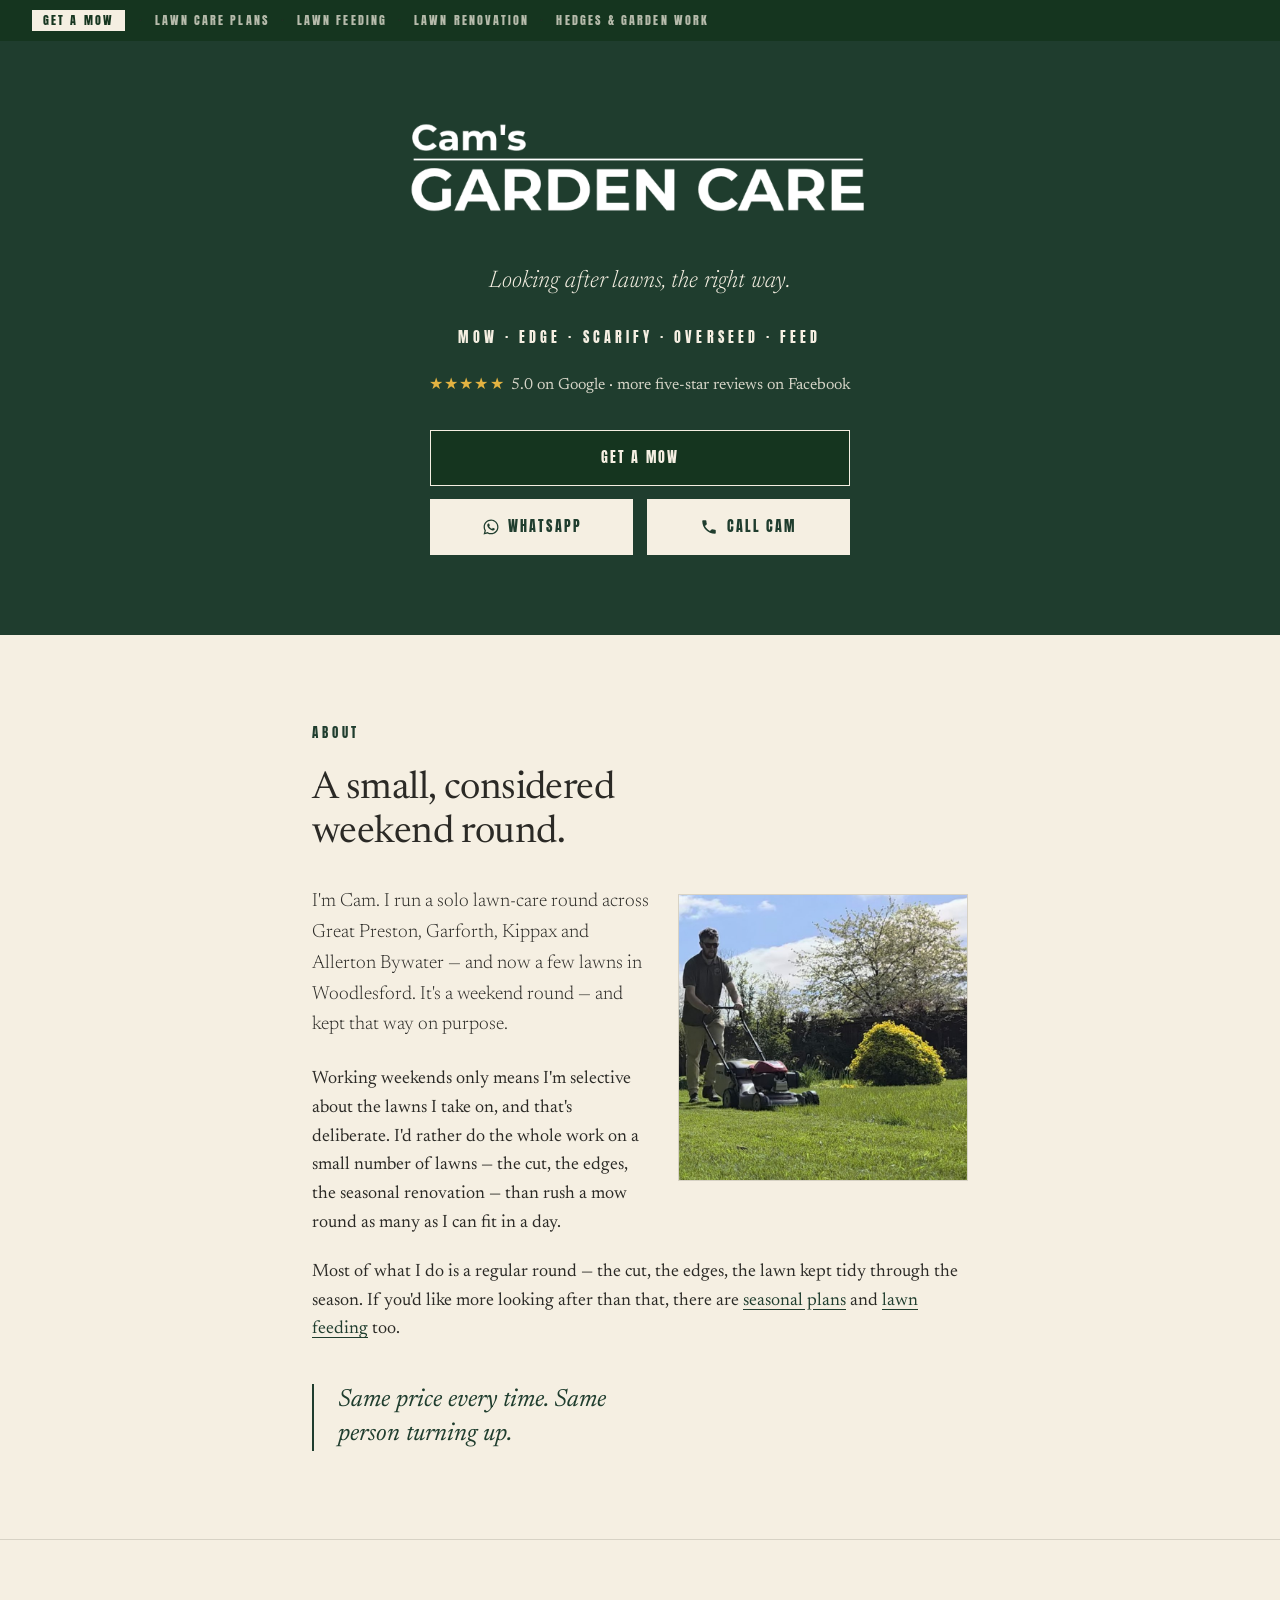
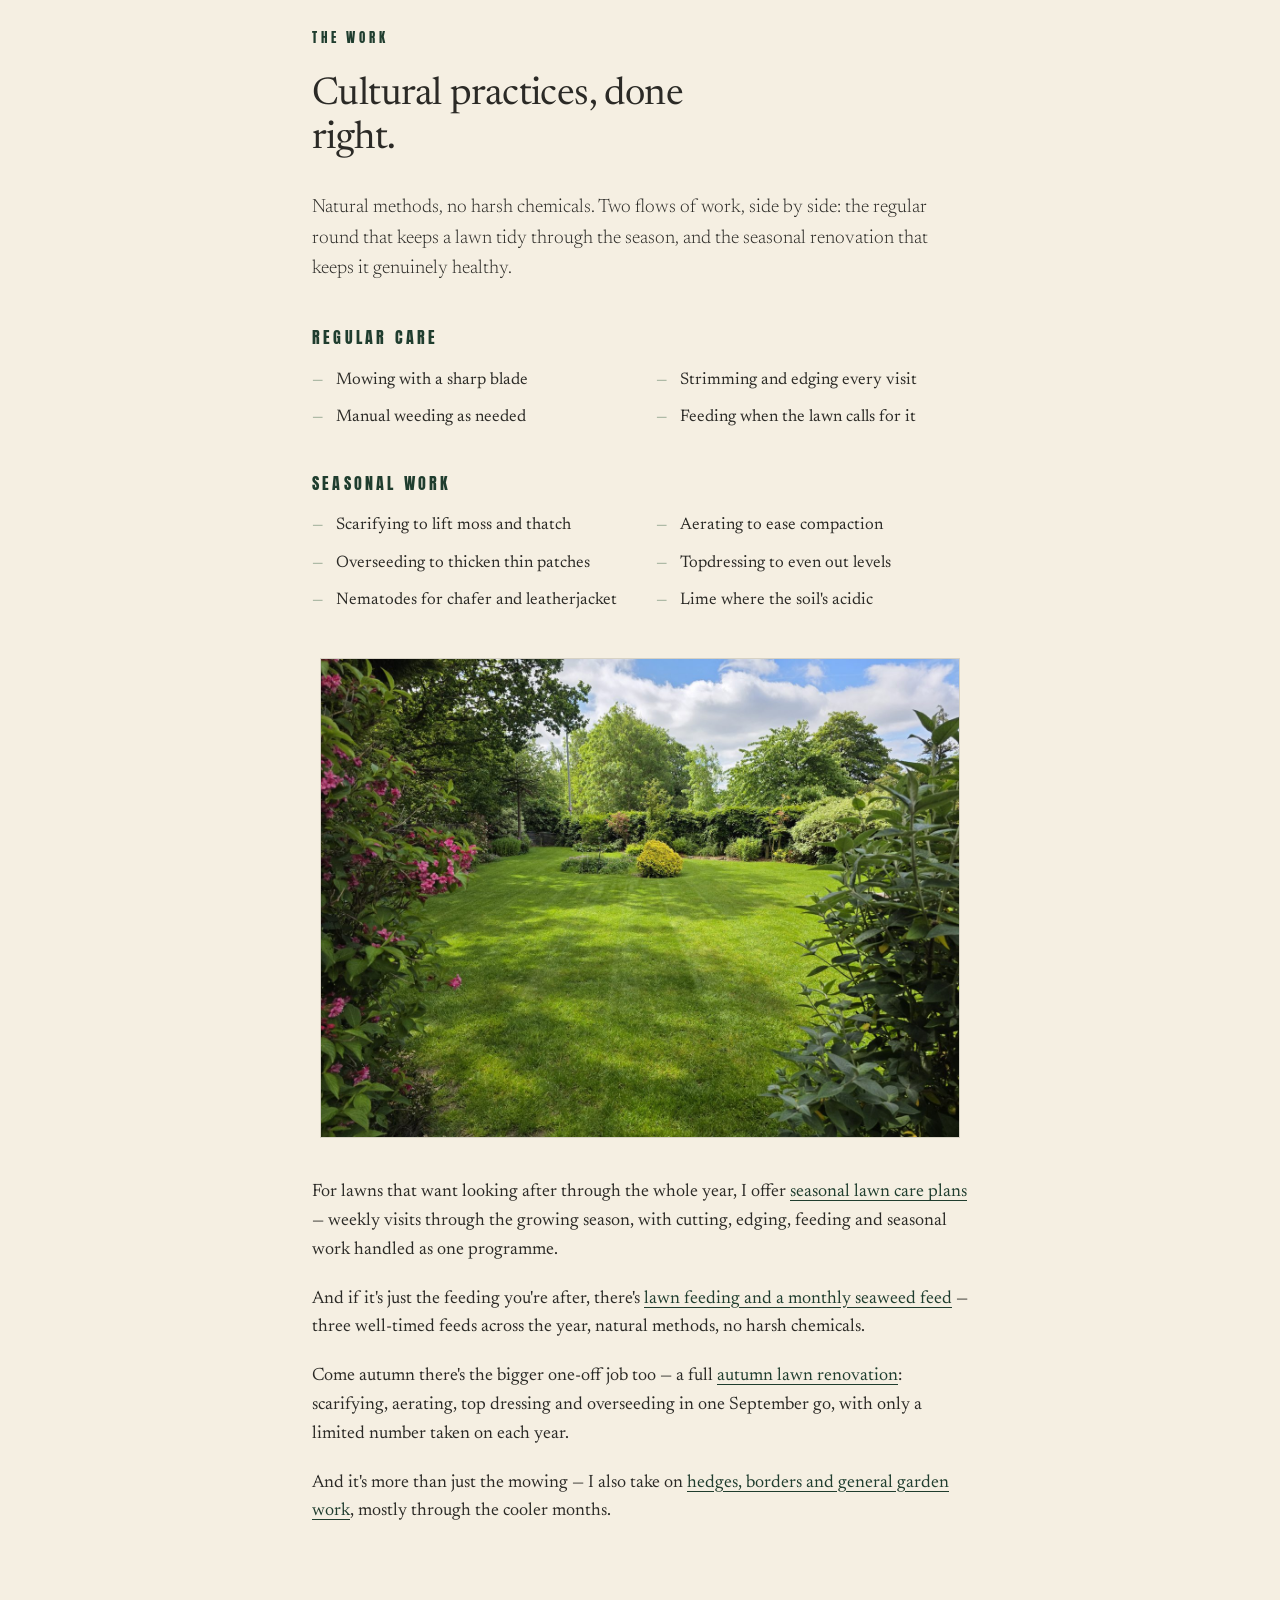
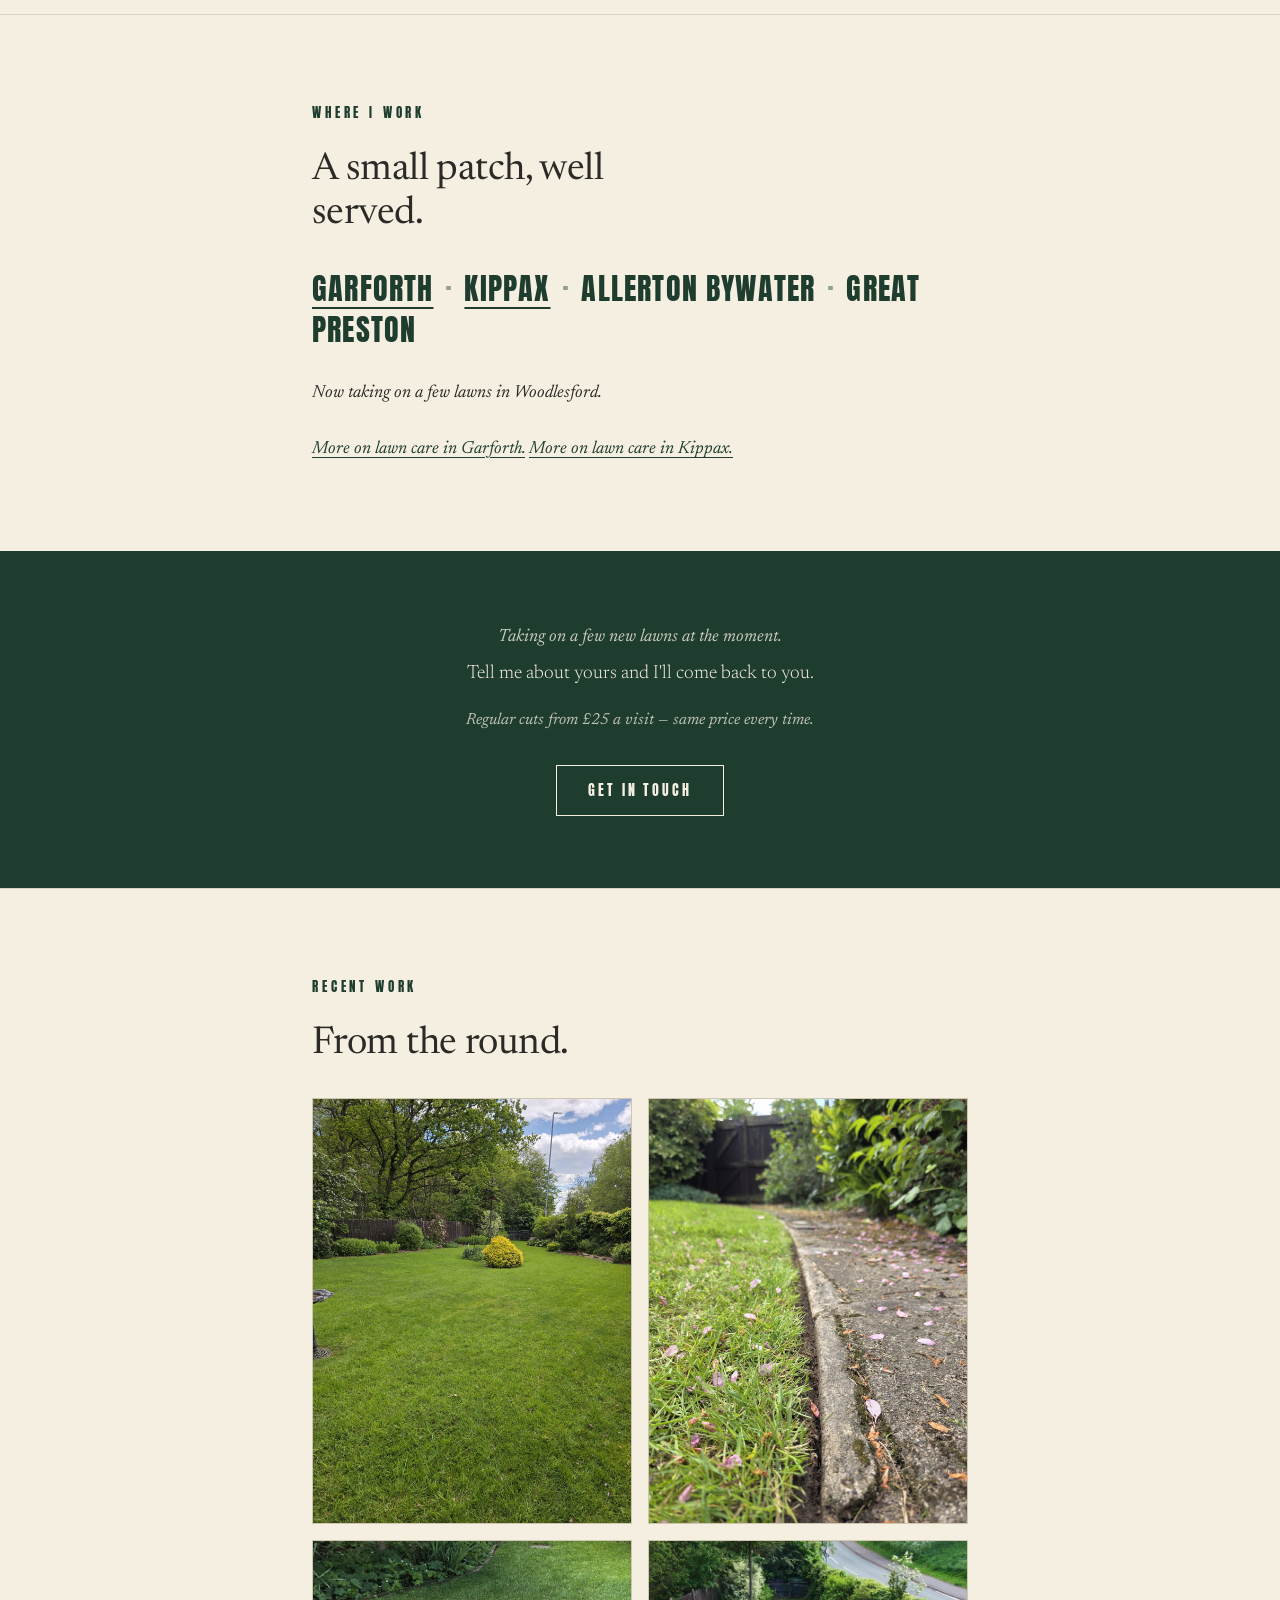
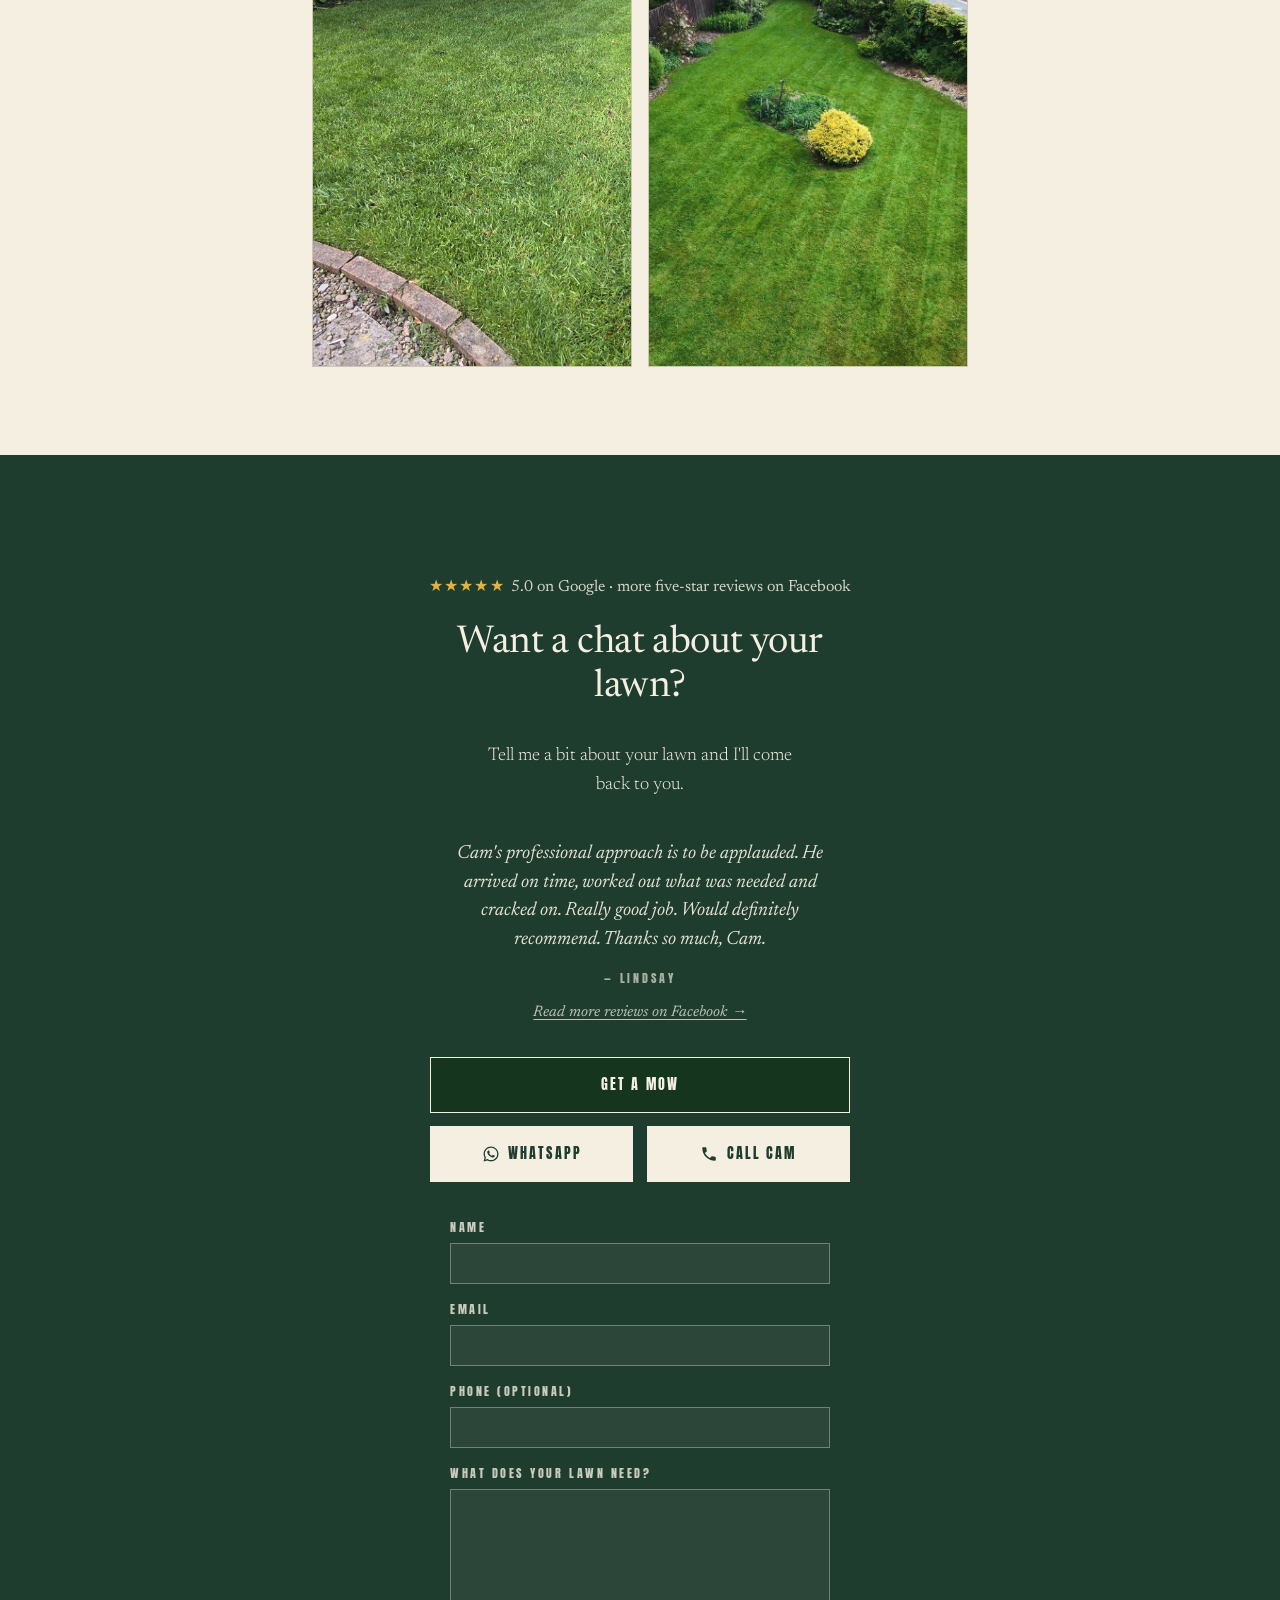
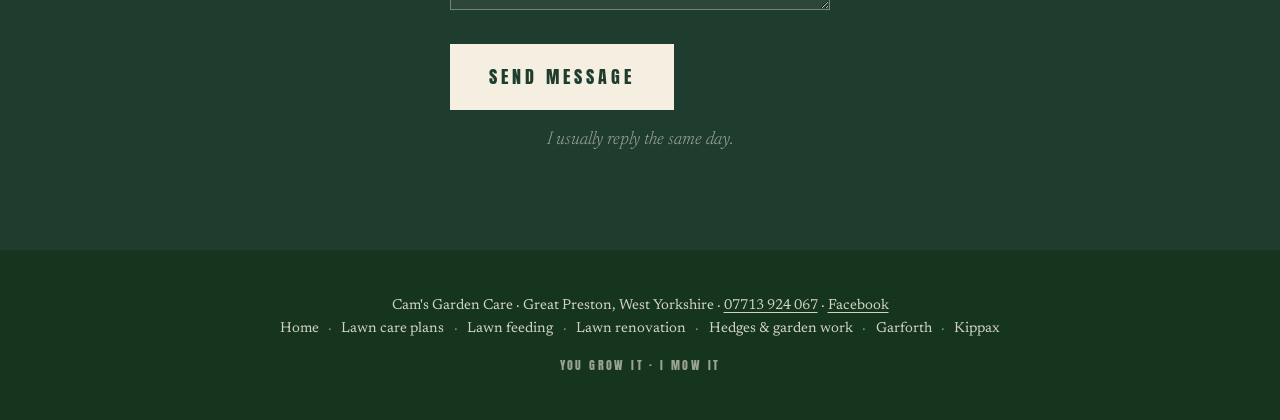
==== index.html @ a9aa1165 "Persuasion/conversion pass across in-scope pages - Star line reworded site-wide to "5.0 on Google · " ====
<!DOCTYPE html>
<html lang="en-GB">
<head>
<meta charset="UTF-8">
<meta name="viewport" content="width=device-width, initial-scale=1.0">
<!-- Google tag (gtag.js) -->
<script async src="https://www.googletagmanager.com/gtag/js?id=AW-18188133016"></script>
<script>
  window.dataLayer = window.dataLayer || [];
  function gtag(){dataLayer.push(arguments);}
  gtag('js', new Date());
  gtag('config', 'AW-18188133016');
</script>
<title>Cam's Garden Care · Weekend Lawn Care · Garforth & Kippax</title>
<meta name="description" content="Weekend lawn care across Garforth, Kippax, Allerton Bywater, Great Preston and Woodlesford. Natural methods, no harsh chemicals — same person every time.">
<link rel="canonical" href="https://camsgardencare.co.uk/">
<meta name="theme-color" content="#1F3D2E">
<link rel="icon" type="image/png" href="favicon.png">
<link rel="apple-touch-icon" href="apple-touch-icon.png">
<meta property="og:title" content="Cam's Garden Care · Weekend Lawn Care · Garforth & Kippax">
<meta property="og:description" content="Weekend lawn care across Garforth, Kippax, Allerton Bywater, Great Preston and Woodlesford. Natural methods, no harsh chemicals — same person every time.">
<meta property="og:type" content="website">
<meta property="og:url" content="https://camsgardencare.co.uk/">
<meta property="og:image" content="https://camsgardencare.co.uk/images/og-image.jpg">
<meta property="og:image:width" content="1200">
<meta property="og:image:height" content="630">
<meta property="og:locale" content="en_GB">
<meta property="og:site_name" content="Cam's Garden Care">
<meta name="twitter:card" content="summary_large_image">
<meta name="twitter:title" content="Cam's Garden Care · Weekend Lawn Care · Garforth & Kippax">
<meta name="twitter:description" content="Weekend lawn care across Garforth, Kippax, Allerton Bywater, Great Preston and Woodlesford. Natural methods, no harsh chemicals.">
<meta name="twitter:image" content="https://camsgardencare.co.uk/images/og-image.jpg">
<script type="application/ld+json">
{
  "@context": "https://schema.org",
  "@type": "LocalBusiness",
  "@id": "https://camsgardencare.co.uk/#business",
  "name": "Cam's Garden Care",
  "description": "Weekend lawn care across Garforth, Kippax, Allerton Bywater, Great Preston and Woodlesford. Natural methods, no harsh chemicals.",
  "url": "https://camsgardencare.co.uk/",
  "telephone": "+44-7713-924067",
  "priceRange": "££",
  "image": "https://camsgardencare.co.uk/images/og-image.jpg",
  "logo": "https://camsgardencare.co.uk/images/logo.png",
  "address": {
    "@type": "PostalAddress",
    "addressLocality": "Great Preston",
    "addressRegion": "West Yorkshire",
    "addressCountry": "GB"
  },
  "areaServed": [
    {"@type": "Place", "name": "Garforth"},
    {"@type": "Place", "name": "Kippax"},
    {"@type": "Place", "name": "Allerton Bywater"},
    {"@type": "Place", "name": "Great Preston"},
    {"@type": "Place", "name": "Woodlesford"}
  ],
  "sameAs": [
    "https://www.facebook.com/camsgardencare"
  ],
  "hasOfferCatalog": {
    "@type": "OfferCatalog",
    "name": "Lawn Care Services",
    "itemListElement": [
      {"@type": "Offer", "itemOffered": {"@type": "Service", "name": "Lawn Mowing"}},
      {"@type": "Offer", "itemOffered": {"@type": "Service", "name": "Lawn Edging"}},
      {"@type": "Offer", "itemOffered": {"@type": "Service", "name": "Scarifying"}},
      {"@type": "Offer", "itemOffered": {"@type": "Service", "name": "Aeration"}},
      {"@type": "Offer", "itemOffered": {"@type": "Service", "name": "Overseeding"}},
      {"@type": "Offer", "itemOffered": {"@type": "Service", "name": "Topdressing"}},
      {"@type": "Offer", "itemOffered": {"@type": "Service", "name": "Lawn Feeding"}}
    ]
  },
  "aggregateRating": {
    "@type": "AggregateRating",
    "ratingValue": "5.0",
    "reviewCount": "6",
    "bestRating": "5"
  },
  "review": {
    "@type": "Review",
    "author": {"@type": "Person", "name": "Lindsay"},
    "reviewBody": "Cam's professional approach is to be applauded. He arrived on time, worked out what was needed and cracked on. Really good job. Would definitely recommend.",
    "reviewRating": {"@type": "Rating", "ratingValue": "5", "bestRating": "5"}
  }
}
</script>
<link rel="preconnect" href="https://fonts.googleapis.com">
<link rel="preconnect" href="https://fonts.gstatic.com" crossorigin>
<link href="https://fonts.googleapis.com/css2?family=Anton&family=Newsreader:ital,opsz,wght@0,6..72,300..700;1,6..72,300..700&display=swap" rel="stylesheet">
<link rel="stylesheet" href="/styles.css">
</head>
<body>

<h1 class="visually-hidden">Cam's Garden Care — weekend lawn care in Garforth, Kippax, Allerton Bywater, Great Preston and Woodlesford</h1>

<nav class="site-nav" aria-label="Primary">
  <button class="site-nav-toggle" type="button" aria-expanded="false" aria-controls="site-nav-links" aria-label="Menu"><span class="site-nav-burger" aria-hidden="true">☰</span> Menu</button>
  <div class="site-nav-links" id="site-nav-links">
    <a class="site-nav-cta js-get-a-mow" href="https://wa.me/447713924067?text=Hi%20Cam%2C%20I'd%20like%20to%20get%20a%20mow.%20I'm%20in%20%5Bpostcode%5D." target="_blank" rel="noopener" aria-label="Get a mow — message Cam on WhatsApp">Get a mow</a>
    <span class="site-nav-divider" aria-hidden="true">·</span>
    <a href="/lawn-care-plans/">Lawn care plans</a>
    <span class="site-nav-divider" aria-hidden="true">·</span>
    <a href="/lawn-feeding-seaweed/">Lawn feeding</a>
    <span class="site-nav-divider" aria-hidden="true">·</span>
    <a href="/lawn-renovation/">Lawn renovation</a>
    <span class="site-nav-divider" aria-hidden="true">·</span>
    <a href="/hedges-garden-work/">Hedges &amp; garden work</a>
  </div>
</nav>

<header class="hero">
  <a class="logo-link reveal reveal-1" href="/" aria-label="Cam's Garden Care home">
    <img class="logo-img" src="images/logo.png" alt="Cam's Garden Care" width="630" height="147">
  </a>
  <p class="hero-tagline reveal reveal-2">Looking after lawns, the right way.</p>
  <p class="hero-sub reveal reveal-3">Mow · Edge · Scarify · Overseed · Feed</p>
  <p class="hero-rating reveal reveal-3">
    <span class="stars" aria-hidden="true">★★★★★</span><a href="https://g.page/r/CVPoep9AfgK-EBM" target="_blank" rel="noopener" aria-label="Rated 5.0 out of 5 on Google — read the reviews on Google">5.0 on Google</a> · <a href="https://www.facebook.com/camsgardencare" target="_blank" rel="noopener" aria-label="More five-star reviews on Facebook">more five-star reviews on Facebook</a>
  </p>
  <div class="reveal reveal-3" data-contact-buttons></div>
</header>

<section>
  <div class="container">
    <div class="section-label">About</div>
    <h2>A small, considered weekend round.</h2>
    <figure class="about-photo">
      <img src="images/cam-mowing.jpg" alt="Cam mowing a customer's lawn on a sunny day" loading="lazy" width="800" height="792">
    </figure>
    <p class="lead">I'm Cam. I run a solo lawn-care round across Great Preston, Garforth, Kippax and Allerton Bywater — and now a few lawns in Woodlesford. It's a weekend round — and kept that way on purpose.</p>
    <p>Working weekends only means I'm selective about the lawns I take on, and that's deliberate. I'd rather do the whole work on a small number of lawns — the cut, the edges, the seasonal renovation — than rush a mow round as many as I can fit in a day.</p>
    <p>Most of what I do is a regular round — the cut, the edges, the lawn kept tidy through the season. If you'd like more looking after than that, there are <a href="/lawn-care-plans/">seasonal plans</a> and <a href="/lawn-feeding-seaweed/">lawn feeding</a> too.</p>
    <p class="pull-quote">Same price every time. Same person turning up.</p>
  </div>
</section>

<section>
  <div class="container">
    <div class="section-label">The Work</div>
    <h2>Cultural practices, done right.</h2>
    <p class="lead">Natural methods, no harsh chemicals. Two flows of work, side by side: the regular round that keeps a lawn tidy through the season, and the seasonal renovation that keeps it genuinely healthy.</p>
    <div class="work-block">
      <h3>Regular care</h3>
      <ul class="work-list">
        <li>Mowing with a sharp blade</li>
        <li>Strimming and edging every visit</li>
        <li>Manual weeding as needed</li>
        <li>Feeding when the lawn calls for it</li>
      </ul>
    </div>
    <div class="work-block">
      <h3>Seasonal work</h3>
      <ul class="work-list">
        <li>Scarifying to lift moss and thatch</li>
        <li>Aerating to ease compaction</li>
        <li>Overseeding to thicken thin patches</li>
        <li>Topdressing to even out levels</li>
        <li>Nematodes for chafer and leatherjacket</li>
        <li>Lime where the soil's acidic</li>
      </ul>
    </div>
    <figure class="work-photo">
      <img src="images/pat-after-weigela.jpg" alt="A mowed lawn at Pat's, with the weigela in bloom and an island bed of yellow shrub" loading="lazy" width="1400" height="1050">
    </figure>
    <p style="margin-top: 2.5rem;">For lawns that want looking after through the whole year, I offer <a href="/lawn-care-plans/">seasonal lawn care plans</a> — weekly visits through the growing season, with cutting, edging, feeding and seasonal work handled as one programme.</p>
    <p>And if it's just the feeding you're after, there's <a href="/lawn-feeding-seaweed/">lawn feeding and a monthly seaweed feed</a> — three well-timed feeds across the year, natural methods, no harsh chemicals.</p>
    <p>Come autumn there's the bigger one-off job too — a full <a href="/lawn-renovation/">autumn lawn renovation</a>: scarifying, aerating, top dressing and overseeding in one September go, with only a limited number taken on each year.</p>
    <p>And it's more than just the mowing — I also take on <a href="/hedges-garden-work/">hedges, borders and general garden work</a>, mostly through the cooler months.</p>
  </div>
</section>

<section id="areas">
  <div class="container">
    <div class="section-label">Where I Work</div>
    <h2>A small patch, well served.</h2>
    <p class="area-list"><a href="/garforth/">Garforth</a> <span class="area-divider">·</span> <a href="/kippax/">Kippax</a> <span class="area-divider">·</span> Allerton Bywater <span class="area-divider">·</span> Great Preston</p>
    <p class="expansion-line">Now taking on a few lawns in Woodlesford.</p>
    <p class="expansion-line"><a href="/garforth/">More on lawn care in Garforth.</a> <a href="/kippax/">More on lawn care in Kippax.</a></p>
  </div>
</section>

<section class="cta-band">
  <p class="cta-band-note">Taking on a few new lawns at the moment.</p>
  <p class="cta-band-line">Tell me about yours and I'll come back to you.</p>
  <p class="call-line">Regular cuts from £25 a visit — same price every time.</p>
  <a class="hero-cta" href="#contact">Get in touch</a>
</section>

<section>
  <div class="container">
    <div class="section-label">Recent Work</div>
    <h2>From the round.</h2>
    <div class="gallery">
      <div class="photo"><img src="images/pat-lawn-stripes.jpg" alt="A freshly striped lawn" loading="lazy"></div>
      <div class="photo"><img src="images/pat-lawn-edge.jpg" alt="A cleanly edged lawn" loading="lazy"></div>
      <div class="photo"><img src="images/garforth-lawn-edge.jpg" alt="A freshly edged lawn in Garforth" loading="lazy" style="object-position: bottom;"></div>
      <div class="photo"><img src="images/pat-lawn-overhead.jpg" alt="A lawn seen from above" loading="lazy"></div>
    </div>
  </div>
</section>

<section class="contact" id="contact">
  <p class="hero-rating reveal reveal-3">
    <span class="stars" aria-hidden="true">★★★★★</span><a href="https://g.page/r/CVPoep9AfgK-EBM" target="_blank" rel="noopener" aria-label="Rated 5.0 out of 5 on Google — read the reviews on Google">5.0 on Google</a> · <a href="https://www.facebook.com/camsgardencare" target="_blank" rel="noopener" aria-label="More five-star reviews on Facebook">more five-star reviews on Facebook</a>
  </p>
  <h2>Want a chat about your lawn?</h2>
  <p>Tell me a bit about your lawn and I'll come back to you.</p>
  <blockquote class="testimonial">
    Cam's professional approach is to be applauded. He arrived on time, worked out what was needed and cracked on. Really good job. Would definitely recommend. Thanks so much, Cam.
    <cite>— Lindsay</cite>
  </blockquote>
  <a class="reviews-link" href="https://www.facebook.com/camsgardencare/reviews" target="_blank" rel="noopener">Read more reviews on Facebook →</a>
  <div data-contact-buttons></div>
  <form class="contact-form" action="https://formspree.io/f/mwvznykp" method="POST">
    <input type="hidden" name="_subject" value="New enquiry — Cam's Garden Care">
    <input type="hidden" name="source_page" value="home">
    <input type="hidden" name="gclid" value="">
    <input type="text" name="_gotcha" class="form-honey" tabindex="-1" autocomplete="off" aria-hidden="true">
    <label>
      <span>Name</span>
      <input type="text" name="name" required autocomplete="name">
    </label>
    <label>
      <span>Email</span>
      <input type="email" name="email" required autocomplete="email">
    </label>
    <label>
      <span>Phone (optional)</span>
      <input type="tel" name="phone" autocomplete="tel">
    </label>
    <label>
      <span>What does your lawn need?</span>
      <textarea name="message" rows="4" required></textarea>
    </label>
    <button type="submit" class="btn">Send message</button>
    <p class="form-reply-note">I usually reply the same day.</p>
  </form>
</section>

<footer>
  <address>
    <p>Cam's Garden Care · Great Preston, West Yorkshire · <a href="tel:+447713924067">07713 924 067</a> · <a href="https://www.facebook.com/camsgardencare" target="_blank" rel="noopener" aria-label="Cam's Garden Care on Facebook">Facebook</a></p>
  </address>
  <nav class="footer-nav" aria-label="Pages">
    <a href="/">Home</a>
    <span aria-hidden="true">·</span>
    <a href="/lawn-care-plans/">Lawn care plans</a>
    <span aria-hidden="true">·</span>
    <a href="/lawn-feeding-seaweed/">Lawn feeding</a>
    <span aria-hidden="true">·</span>
    <a href="/lawn-renovation/">Lawn renovation</a>
    <span aria-hidden="true">·</span>
    <a href="/hedges-garden-work/">Hedges &amp; garden work</a>
    <span aria-hidden="true">·</span>
    <a href="/garforth/">Garforth</a>
    <span aria-hidden="true">·</span>
    <a href="/kippax/">Kippax</a>
  </nav>
  <p class="footer-tagline">You Grow It · I Mow It</p>
</footer>

<script>
(function() {
  var GCLID_KEY = 'cgc_gclid';
  var GCLID_TTL = 90 * 86400000;
  function getStored() {
    try {
      var o = JSON.parse(localStorage.getItem(GCLID_KEY) || 'null');
      return o && o.v && o.t && (Date.now() - o.t) < GCLID_TTL ? o.v : '';
    } catch (e) { return ''; }
  }
  function getGclid() {
    var p = new URLSearchParams(window.location.search).get('gclid');
    if (p) {
      try { localStorage.setItem(GCLID_KEY, JSON.stringify({ v: p, t: Date.now() })); } catch (e) {}
      return p;
    }
    return getStored();
  }
  function init() {
    var gclid = getGclid();
    document.querySelectorAll('form.contact-form').forEach(function(form) {
      var hidden = form.querySelector('input[name="gclid"]');
      if (hidden && gclid) hidden.value = gclid;
      form.addEventListener('submit', function(e) {
        e.preventDefault();
        var btn = form.querySelector('button[type="submit"]');
        if (btn) btn.disabled = true;
        var existingErr = form.querySelector('.form-error');
        if (existingErr) existingErr.remove();
        fetch(form.action, {
          method: 'POST',
          body: new FormData(form),
          headers: { 'Accept': 'application/json' }
        }).then(function(r) {
          if (!r.ok) throw new Error('http ' + r.status);
          if (typeof gtag === 'function') {
            gtag('event', 'conversion', { 'send_to': 'AW-18188133016/KVI3COH5sLwcEJjF4-BD', 'value': 1.0, 'currency': 'GBP' });
          }
          form.classList.add('is-success');
          form.innerHTML = '<p class="form-success">Thanks — I’ve got your message and I’ll be in touch, usually the same day.</p>';
        }).catch(function() {
          if (btn) btn.disabled = false;
          var err = document.createElement('p');
          err.className = 'form-error';
          err.innerHTML = 'Something went wrong sending the message. Please email me directly at <a href="mailto:camtpotter@gmail.com">camtpotter@gmail.com</a>.';
          form.appendChild(err);
        });
      });
    });
  }
  if (document.readyState === 'loading') document.addEventListener('DOMContentLoaded', init);
  else init();
})();
</script>
<script src="/contact-buttons.js" defer></script>

</body>
</html>
---- styles.css ----
:root {
  --green-deep: #1F3D2E;
  --green-darker: #15351f;
  --cream: #f5efe2;
  --cream-warm: #ece2cb;
  --charcoal: #2b2a26;
  --sage: #8fa28c;
  --line: rgba(43, 42, 38, 0.15);
}
* { box-sizing: border-box; margin: 0; padding: 0; }
.visually-hidden { position: absolute; width: 1px; height: 1px; padding: 0; margin: -1px; overflow: hidden; clip: rect(0,0,0,0); white-space: nowrap; border: 0; }
html { scroll-behavior: smooth; }
img, video, iframe, svg { max-width: 100%; }
body {
  background: var(--cream);
  color: var(--charcoal);
  font-family: 'Newsreader', Georgia, serif;
  font-size: 18px;
  line-height: 1.6;
  font-weight: 400;
  -webkit-font-smoothing: antialiased;
  text-rendering: optimizeLegibility;
}
.container { max-width: 720px; margin: 0 auto; padding: 0 2rem; }
.hero {
  background: var(--green-deep);
  color: var(--cream);
  padding: 4.5rem 2rem 5rem;
  text-align: center;
  position: relative;
}
.logo-link { display: block; width: 480px; max-width: 80%; margin: 0 auto; cursor: pointer; }
.logo-img { display: block; width: 100%; height: auto; margin: 0; }
.hero-tagline {
  font-family: 'Newsreader', serif;
  font-style: italic;
  font-weight: 300;
  font-size: 1.5rem;
  line-height: 1.4;
  margin-top: 2.5rem;
  max-width: 24ch;
  margin-left: auto;
  margin-right: auto;
}
.hero-sub {
  margin-top: 1.75rem;
  font-family: 'Anton', sans-serif;
  font-size: 0.85rem;
  letter-spacing: 0.3em;
  text-transform: uppercase;
  opacity: 0.7;
}
.hero-cta {
  display: inline-block;
  margin-top: 2rem;
  background: transparent;
  color: var(--cream);
  text-decoration: none;
  font-family: 'Anton', sans-serif;
  font-size: 0.85rem;
  letter-spacing: 0.22em;
  text-transform: uppercase;
  padding: 0.85rem 1.9rem;
  border: 1.5px solid var(--cream);
  transition: background 0.25s ease, color 0.25s ease;
}
.hero-cta:hover { background: var(--cream); color: var(--green-deep); }
.cta-band {
  background: var(--green-deep);
  color: var(--cream);
  text-align: center;
  padding: 4.5rem 2rem;
  border-top: 0;
}
.cta-band-note {
  font-family: 'Newsreader', serif;
  font-style: italic;
  font-size: 1.1rem;
  opacity: 0.8;
  max-width: 34ch;
  margin: 0 auto 0.5rem;
}
.cta-band-line {
  font-size: 1.2rem;
  font-weight: 300;
  max-width: 34ch;
  margin: 0 auto;
}
.call-line {
  margin: 1.1rem 0 0;
  font-family: 'Newsreader', serif;
  font-style: italic;
  font-size: 1rem;
  opacity: 0.75;
}
.call-line a { color: inherit; text-decoration: underline; text-underline-offset: 0.2em; }
.call-line a:hover { opacity: 1; }
.hero-nav {
  margin-top: 1.25rem;
  font-family: 'Anton', sans-serif;
  font-size: 0.72rem;
  letter-spacing: 0.18em;
  text-transform: uppercase;
  opacity: 0.6;
}
.hero-nav a { color: var(--cream); text-decoration: underline; text-underline-offset: 0.25em; }
.hero-nav a:hover { opacity: 1; }
.hero-nav-current { color: var(--cream); text-decoration: none; }
.hero-nav-divider { margin: 0 0.5rem; opacity: 0.6; text-decoration: none; }
.hero-rating {
  margin-top: 1.5rem;
  font-family: 'Newsreader', serif;
  font-size: 1rem;
}
.hero-rating a { color: var(--cream); text-decoration: none; opacity: 0.85; transition: opacity 0.25s ease; }
.hero-rating a:hover { opacity: 1; text-decoration: underline; text-underline-offset: 0.2em; }
.hero-rating .stars { color: #E3B341; letter-spacing: 0.08em; margin-right: 0.4rem; }
/* The rating line is duplicated into the .contact section, whose own p/a rules
   would otherwise enlarge and re-weight it — pin it back to the hero instance's look. */
.contact .hero-rating { max-width: none; font-size: 1rem; font-weight: 400; }
.contact .hero-rating a { font-weight: 400; }
/* Slim site header — primary nav lifted out of the hero, aligned top-left.
   Shares the footer's deep-green bar; reuses the nav font/size/spacing. */
.site-nav {
  background: var(--green-darker);
  padding: 0.65rem 2rem;
  font-family: 'Anton', sans-serif;
  font-size: 0.72rem;
  letter-spacing: 0.18em;
  text-transform: uppercase;
  line-height: 1;
}
.site-nav-links a { color: var(--cream); text-decoration: none; opacity: 0.72; }
.site-nav-links a:hover { opacity: 1; }
.site-nav-current { color: var(--cream); opacity: 1; }
.site-nav-divider { margin: 0 0.375rem; opacity: 0.45; }
/* Shallow-end "Get a mow" CTA at the head of the nav — a cream pill so it reads
   as an action, not just another link, against the deep-green bar. */
.site-nav-links a.site-nav-cta {
  display: inline-block;
  background: var(--cream);
  color: var(--green-darker);
  opacity: 1;
  padding: 0.28rem 0.7rem;
  margin-right: 0.15rem;
}
.site-nav-links a.site-nav-cta:hover { opacity: 1; background: var(--cream-warm); }
.site-nav-toggle { display: none; }
@media (max-width: 600px) {
  .site-nav { padding: 0.55rem 1.5rem; }
  .site-nav.is-js .site-nav-toggle {
    display: inline-flex;
    align-items: center;
    gap: 0.45rem;
    background: transparent;
    border: 0;
    color: var(--cream);
    font: inherit;
    opacity: 0.9;
    cursor: pointer;
    padding: 0.35rem 0;
  }
  .site-nav-burger { font-size: 1.1rem; line-height: 1; }
  .site-nav.is-js .site-nav-links { display: none; padding-top: 0.5rem; }
  .site-nav.is-js.is-open .site-nav-links { display: block; }
  .site-nav.is-js .site-nav-links a,
  .site-nav.is-js .site-nav-links .site-nav-current { display: block; padding: 0.55rem 0; opacity: 0.9; }
  .site-nav.is-js .site-nav-current { opacity: 1; }
  /* Keep the CTA a pill (not a full-width block link) at the top of the menu. */
  .site-nav.is-js .site-nav-links a.site-nav-cta {
    display: inline-block;
    padding: 0.5rem 0.9rem;
    margin: 0.15rem 0 0.4rem;
    opacity: 1;
  }
  .site-nav .site-nav-divider { display: none; }
  /* No-JS fallback: stack the links so nothing wraps awkwardly */
  .site-nav:not(.is-js) .site-nav-links a,
  .site-nav:not(.is-js) .site-nav-links .site-nav-current { display: block; padding: 0.4rem 0; }
}
section { padding: 5.5rem 0; }
section + section { border-top: 1px solid var(--line); }
.section-label {
  font-family: 'Anton', sans-serif;
  font-size: 0.8rem;
  letter-spacing: 0.3em;
  text-transform: uppercase;
  color: var(--green-deep);
  margin-bottom: 1.5rem;
}
h2 {
  font-family: 'Newsreader', serif;
  font-weight: 400;
  font-size: 2.4rem;
  line-height: 1.15;
  letter-spacing: -0.015em;
  margin-bottom: 2rem;
  max-width: 18ch;
}
.lead { font-size: 1.2rem; line-height: 1.6; font-weight: 300; margin-bottom: 1.5rem; }
p { margin-bottom: 1.25rem; }
p:last-child { margin-bottom: 0; }
/* In-copy links — dark green, underlined, identical colour in every state (no blue/purple) */
.container a:link,
.container a:visited,
.container a:hover,
.container a:active {
  color: var(--green-deep);
  text-decoration: underline;
  text-underline-offset: 0.2em;
}
.pull-quote {
  font-family: 'Newsreader', serif;
  font-style: italic;
  font-weight: 400;
  font-size: 1.55rem;
  line-height: 1.35;
  color: var(--green-deep);
  border-left: 2px solid var(--green-deep);
  padding-left: 1.5rem;
  margin: 2.5rem 0 0;
  max-width: 22ch;
  clear: right;
}
.about-photo { margin: 0 auto 1.5rem; max-width: 480px; }
.about-photo img { width: 100%; height: auto; display: block; border: 1px solid var(--line); }
@media (min-width: 600px) {
  .about-photo { float: right; width: 290px; max-width: none; margin: 0.4rem 0 1rem 1.75rem; }
}
.work-photo { margin: 2.75rem auto 0; max-width: 640px; }
.work-photo img { width: 100%; height: auto; display: block; border: 1px solid var(--line); }
.work-block { margin-top: 2.5rem; }
.work-block h3 {
  font-family: 'Anton', sans-serif;
  font-weight: 400;
  font-size: 1rem;
  letter-spacing: 0.2em;
  text-transform: uppercase;
  color: var(--green-deep);
  margin-bottom: 1rem;
}
.work-list { list-style: none; display: grid; grid-template-columns: 1fr; gap: 0.6rem; }
.work-list li { font-size: 1.05rem; padding-left: 1.5rem; position: relative; }
.work-list li::before { content: "—"; position: absolute; left: 0; color: var(--sage); }
@media (min-width: 600px) { .work-list { grid-template-columns: 1fr 1fr; gap: 0.65rem 2rem; } }
.area-list {
  font-family: 'Anton', sans-serif;
  font-size: 1.85rem;
  letter-spacing: 0.04em;
  line-height: 1.4;
  text-transform: uppercase;
  color: var(--green-deep);
  font-weight: 400;
}
.area-list a { color: inherit; text-decoration: underline; text-underline-offset: 0.2em; }
.area-divider { display: inline-block; margin: 0 0.2rem; color: var(--sage); font-weight: 400; }
.expansion-line { margin-top: 1.75rem; font-style: italic; font-size: 1.1rem; color: var(--charcoal); }
.gallery { display: grid; grid-template-columns: 1fr; gap: 1rem; margin-top: 1rem; }
@media (min-width: 600px) { .gallery { grid-template-columns: 1fr 1fr; } }
.photo {
  aspect-ratio: 3 / 4;
  background: var(--cream-warm);
  border: 1px solid var(--line);
  overflow: hidden;
}
.photo img { width: 100%; height: 100%; object-fit: cover; display: block; }
.contact {
  background: var(--green-deep);
  color: var(--cream);
  text-align: center;
  padding: 6rem 2rem;
  border-top: 0;
}
.contact h2 { color: var(--cream); max-width: 20ch; margin-left: auto; margin-right: auto; }
.contact p { max-width: 32ch; margin-left: auto; margin-right: auto; font-size: 1.15rem; font-weight: 300; }
.testimonial {
  font-family: 'Newsreader', serif;
  font-style: italic;
  font-size: 1.2rem;
  line-height: 1.5;
  color: var(--cream);
  opacity: 0.92;
  max-width: 36ch;
  margin: 2.5rem auto 0.85rem;
  padding: 0;
  border: 0;
}
.testimonial cite {
  display: block;
  font-style: normal;
  font-size: 0.78rem;
  font-family: 'Anton', sans-serif;
  letter-spacing: 0.22em;
  text-transform: uppercase;
  opacity: 0.7;
  margin-top: 0.85rem;
}
.reviews-link {
  display: block;
  color: var(--cream);
  font-family: 'Newsreader', serif;
  font-style: italic;
  font-size: 0.95rem;
  opacity: 0.75;
  text-decoration: underline;
  text-underline-offset: 0.2em;
  margin-top: 0.85rem;
}
.reviews-link:hover { opacity: 1; }
.btn {
  display: inline-block;
  margin-top: 2.25rem;
  background: var(--cream);
  color: var(--green-deep);
  text-decoration: none;
  font-family: 'Anton', sans-serif;
  font-size: 0.9rem;
  letter-spacing: 0.22em;
  text-transform: uppercase;
  padding: 1.1rem 2.4rem;
  border: 1.5px solid var(--cream);
  transition: background 0.25s ease, color 0.25s ease;
}
.btn:hover { background: transparent; color: var(--cream); }
.contact-form { max-width: 380px; margin: 2.25rem auto 0; text-align: left; }
.contact-form label { display: block; margin-bottom: 1rem; }
.contact-form label > span {
  display: block;
  font-family: 'Anton', sans-serif;
  font-size: 0.72rem;
  letter-spacing: 0.22em;
  text-transform: uppercase;
  color: var(--cream);
  opacity: 0.8;
  margin-bottom: 0.45rem;
}
.contact-form input,
.contact-form textarea {
  width: 100%;
  background: rgba(245, 239, 226, 0.06);
  border: 1px solid rgba(245, 239, 226, 0.35);
  color: var(--cream);
  font-family: 'Newsreader', serif;
  font-size: 1rem;
  padding: 0.7rem 0.9rem;
  -webkit-appearance: none;
  appearance: none;
  border-radius: 0;
}
.contact-form input:focus,
.contact-form textarea:focus {
  outline: none;
  border-color: var(--cream);
  background: rgba(245, 239, 226, 0.1);
}
.contact-form textarea { resize: vertical; min-height: 4.5rem; line-height: 1.5; }
.contact-form .form-honey { position: absolute; left: -9999px; width: 1px; height: 1px; opacity: 0; }
.contact-form button { cursor: pointer; margin-top: 0.5rem; font: inherit; font-family: 'Anton', sans-serif; }
.contact-form + .hero-cta { margin-top: 1.75rem; }
.form-success { color: var(--cream); font-family: 'Newsreader', serif; font-style: italic; font-size: 1.05rem; line-height: 1.5; text-align: center; padding: 1.5rem 0; margin: 0; }
.form-error { color: var(--cream); opacity: 0.9; font-family: 'Newsreader', serif; font-style: italic; font-size: 0.95rem; text-align: center; margin-top: 1rem; }
.form-error a { color: inherit; text-decoration: underline; text-underline-offset: 0.2em; }
.form-reply-note {
  color: var(--cream);
  opacity: 0.6;
  font-family: 'Newsreader', serif;
  font-style: italic;
  font-size: 0.9rem;
  text-align: center;
  margin: 0.9rem 0 0;
}
body > footer {
  background: var(--green-darker);
  color: var(--cream);
  padding: 2.75rem 2rem;
  text-align: center;
  font-size: 0.9rem;
}
body > footer p { margin-bottom: 0.5rem; opacity: 0.85; }
body > footer address { font-style: normal; }
body > footer address a { color: inherit; text-decoration: underline; text-underline-offset: 0.2em; }
body > footer address a:hover { opacity: 1; }
body > footer .footer-nav { margin-bottom: 0.85rem; opacity: 0.85; }
body > footer .footer-nav a { color: inherit; text-decoration: none; }
body > footer .footer-nav a:hover { text-decoration: underline; text-underline-offset: 0.2em; }
body > footer .footer-nav span { margin: 0 0.4rem; opacity: 0.6; }
body > footer .footer-tagline {
  font-family: 'Anton', sans-serif;
  letter-spacing: 0.2em;
  text-transform: uppercase;
  font-size: 0.75rem;
  margin-top: 1rem;
  opacity: 0.6;
  margin-bottom: 0;
}
/* Tap-to-contact buttons (WhatsApp + Call) — shared component, see /contact-buttons.js.
   Both placements sit on the deep-green hero/contact background, so these mirror the
   site's on-green button styling (cream fill, deep-green text) rather than WhatsApp green. */
.contact-buttons {
  display: flex;
  flex-wrap: wrap;
  justify-content: center;
  gap: 0.85rem;
  max-width: 420px;
  margin: 2rem auto 0;
}
.contact-buttons .cb-btn {
  flex: 1 1 0;
  min-width: 150px;
  min-height: 52px; /* generous tap target, well above the 44px minimum */
  display: inline-flex;
  align-items: center;
  justify-content: center;
  gap: 0.55rem;
  padding: 0.95rem 1.5rem;
  background: var(--cream);
  color: var(--green-deep);
  text-decoration: none;
  font-family: 'Anton', sans-serif;
  font-size: 0.9rem;
  letter-spacing: 0.14em;
  text-transform: uppercase;
  border: 1.5px solid var(--cream);
  cursor: pointer;
  transition: background 0.25s ease, color 0.25s ease;
}
.contact-buttons .cb-btn:hover { background: transparent; color: var(--cream); }
.contact-buttons .cb-btn:focus-visible { outline: 2px solid var(--cream); outline-offset: 3px; }
.contact-buttons .cb-icon { width: 1.25em; height: 1.25em; flex: 0 0 auto; fill: currentColor; }
/* Primary "Get a mow" — the shallow-end entry. Same .cb-btn shape/size, but a
   deep-green fill (vs the cream WhatsApp/Call pair) marks it as the dominant
   action; full-width so it sits on its own row above the secondary pair. */
.contact-buttons .cb-get-a-mow {
  flex: 1 1 100%;
  background: var(--green-darker);
  color: var(--cream);
}
.contact-buttons .cb-get-a-mow:hover { background: var(--cream); color: var(--green-darker); }
@media (max-width: 600px) {
  .contact-buttons { flex-direction: column; max-width: 340px; }
  .contact-buttons .cb-btn { width: 100%; }
}
.reveal { opacity: 0; transform: translateY(10px); animation: rise 0.9s ease-out forwards; }
.reveal-1 { animation-delay: 0.1s; }
.reveal-2 { animation-delay: 0.35s; }
.reveal-3 { animation-delay: 0.6s; }
@keyframes rise { to { opacity: 1; transform: translateY(0); } }
@media (max-width: 600px) {
  /* Bump the root one step (16px -> 18px) so every rem-based size — headings,
     leads, the two-column lists — scales up proportionally on phones. */
  html { font-size: 112.5%; }
  .hero { padding: 2.25rem 1.5rem 2.75rem; }
  .hero-tagline { font-size: 1.25rem; margin-top: 1.5rem; }
  .hero-cta { margin-top: 1.25rem; }
  section { padding: 4rem 0; }
  .container { padding: 0 1.5rem; }
  h2 { font-size: 1.9rem; }
  .area-list { font-size: 1.4rem; }
  .contact { padding: 4rem 1.5rem; }
  .pull-quote { font-size: 1.3rem; }
  /* Larger, more readable body text on phones */
  body { font-size: 1.25rem; line-height: 1.6; }
  .work-block h3 { font-size: 1.25rem; }
  .work-list li { font-size: 1.15rem; }
  .contact p { font-size: 1.2rem; }
}

/* Condensed sticky header — injected once by contact-buttons.js on every page.
   Hidden on arrival; fades in once the hero/top header scrolls out of view. */
.sticky-bar {
  position: fixed;
  top: 0;
  left: 0;
  right: 0;
  z-index: 1000;
  background: var(--cream);
  border-bottom: 1px solid var(--line);
  box-shadow: 0 2px 8px rgba(43, 42, 38, 0.07);
  opacity: 0;
  visibility: hidden;
  pointer-events: none;
  transition: opacity 0.3s ease;
}
.sticky-bar.is-visible { opacity: 1; visibility: visible; pointer-events: auto; }
.sticky-bar-inner {
  display: flex;
  align-items: center;
  justify-content: space-between;
  max-width: 1100px;
  margin: 0 auto;
  padding: 0.4rem 1.25rem;
}
.sticky-logo { display: inline-flex; align-items: center; line-height: 0; }
.sticky-logo img { height: 36px; width: auto; display: block; }
/* Right-hand cluster: primary "Get a mow" CTA + the Services dropdown. */
.sticky-actions { display: inline-flex; align-items: center; gap: 0.6rem; }
/* Primary CTA on the cream bar — deep-green fill, cream text so it reads as the
   dominant action; ~44px tall for a comfortable tap target. */
.sticky-cta {
  display: inline-flex;
  align-items: center;
  justify-content: center;
  min-height: 44px;
  padding: 0.5rem 1.15rem;
  background: var(--green-darker);
  color: var(--cream);
  text-decoration: none;
  font-family: 'Anton', sans-serif;
  font-size: 0.82rem;
  letter-spacing: 0.14em;
  text-transform: uppercase;
  border: 1.5px solid var(--green-darker);
  transition: background 0.25s ease, color 0.25s ease;
}
.sticky-cta:hover { background: transparent; color: var(--green-darker); }
.sticky-cta:focus-visible { outline: 2px solid var(--green-darker); outline-offset: 2px; }
@media (max-width: 600px) {
  .sticky-actions { gap: 0.4rem; }
  .sticky-cta { padding: 0.5rem 0.9rem; letter-spacing: 0.1em; }
}
.sticky-services { position: relative; }
.sticky-services-btn {
  display: inline-flex;
  align-items: center;
  gap: 0.4rem;
  background: transparent;
  border: 0;
  cursor: pointer;
  color: var(--green-deep);
  font-family: 'Anton', sans-serif;
  font-size: 0.82rem;
  letter-spacing: 0.14em;
  text-transform: uppercase;
  padding: 0.6rem 0.5rem;
}
.sticky-chevron { font-size: 0.7em; transition: transform 0.2s ease; }
.sticky-bar.menu-open .sticky-chevron { transform: rotate(180deg); }
.sticky-services-menu {
  position: absolute;
  top: calc(100% + 0.35rem);
  right: 0;
  margin: 0;
  padding: 0.3rem 0;
  list-style: none;
  min-width: 15rem;
  background: var(--cream);
  border: 1px solid var(--line);
  box-shadow: 0 8px 22px rgba(43, 42, 38, 0.14);
}
.sticky-services-menu a {
  display: block;
  padding: 0.75rem 1.15rem;
  color: var(--green-deep);
  text-decoration: none;
  font-family: 'Newsreader', serif;
  font-size: 1rem;
  line-height: 1.3;
}
.sticky-services-menu a:hover,
.sticky-services-menu a:focus { background: var(--cream-warm); outline: none; }
@media (max-width: 600px) {
  .sticky-services-menu { min-width: 13.5rem; }
  .sticky-services-menu a { padding: 0.9rem 1.15rem; }
}
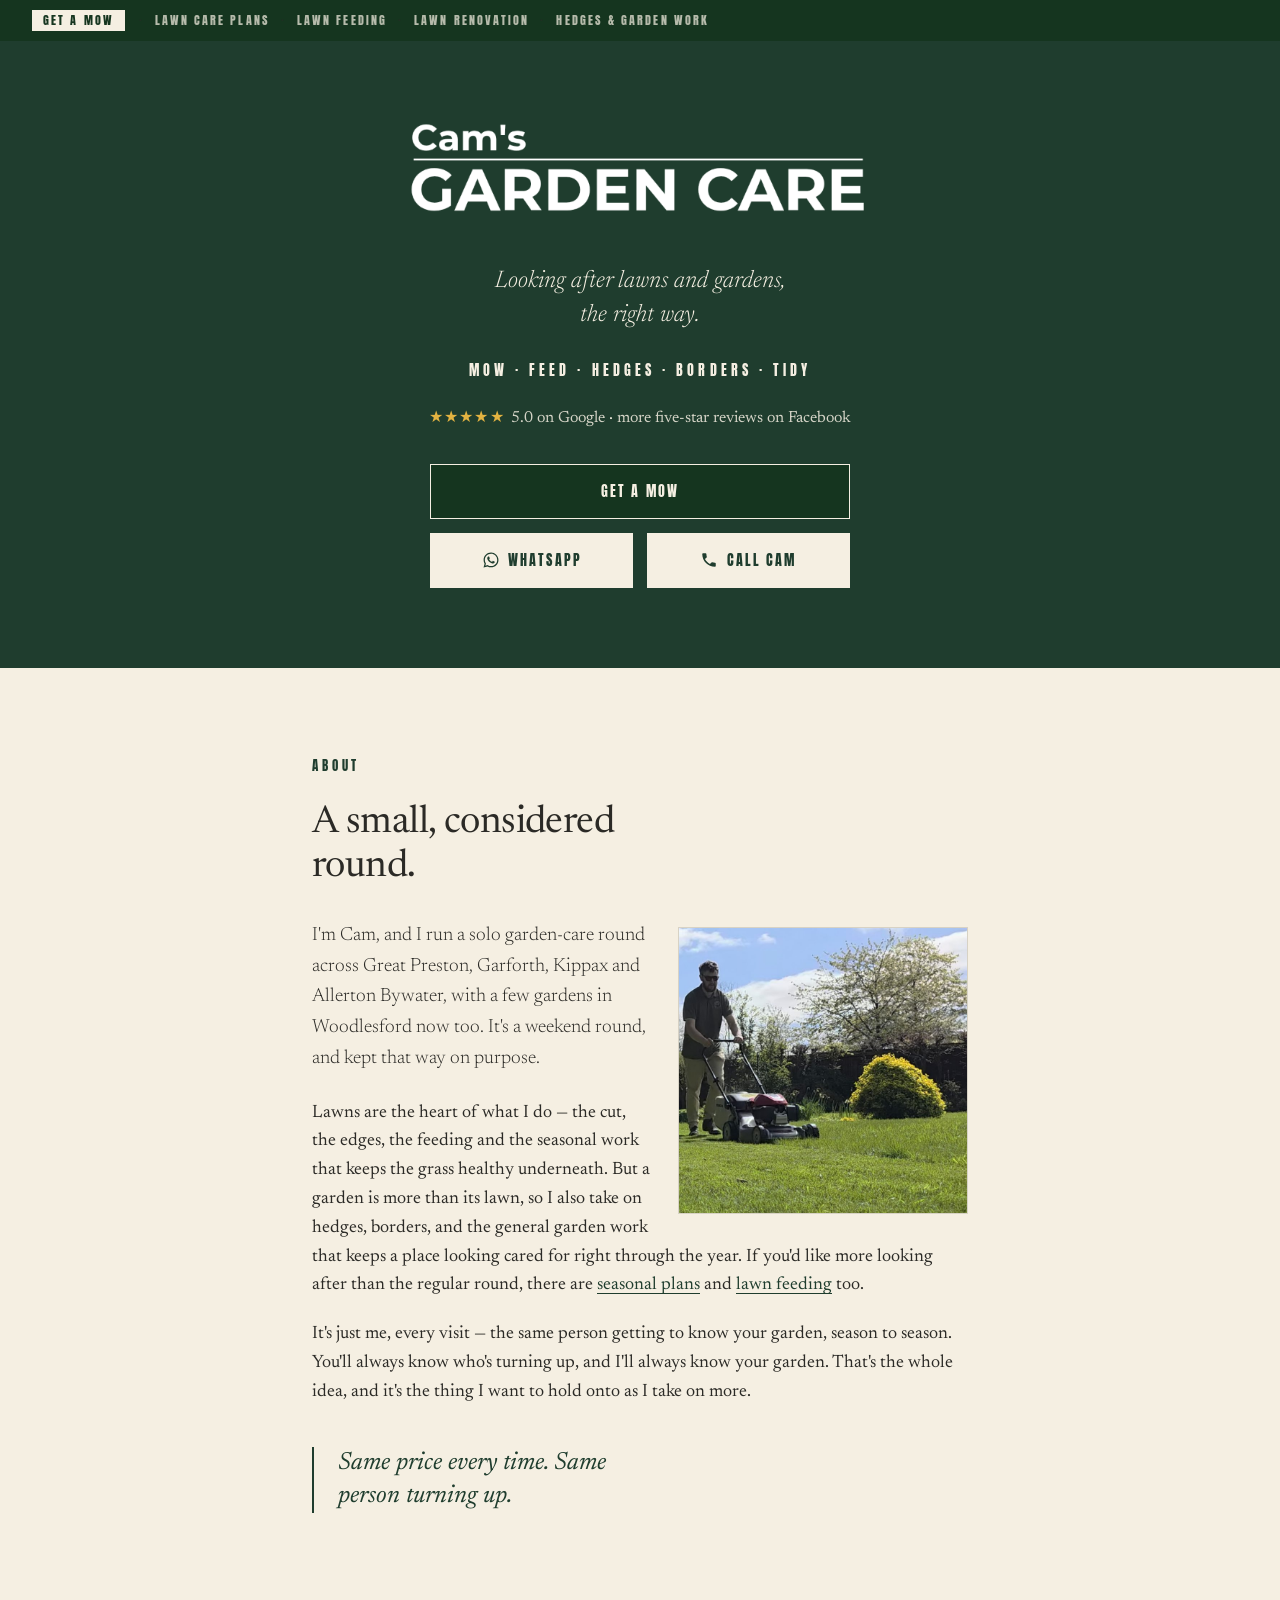
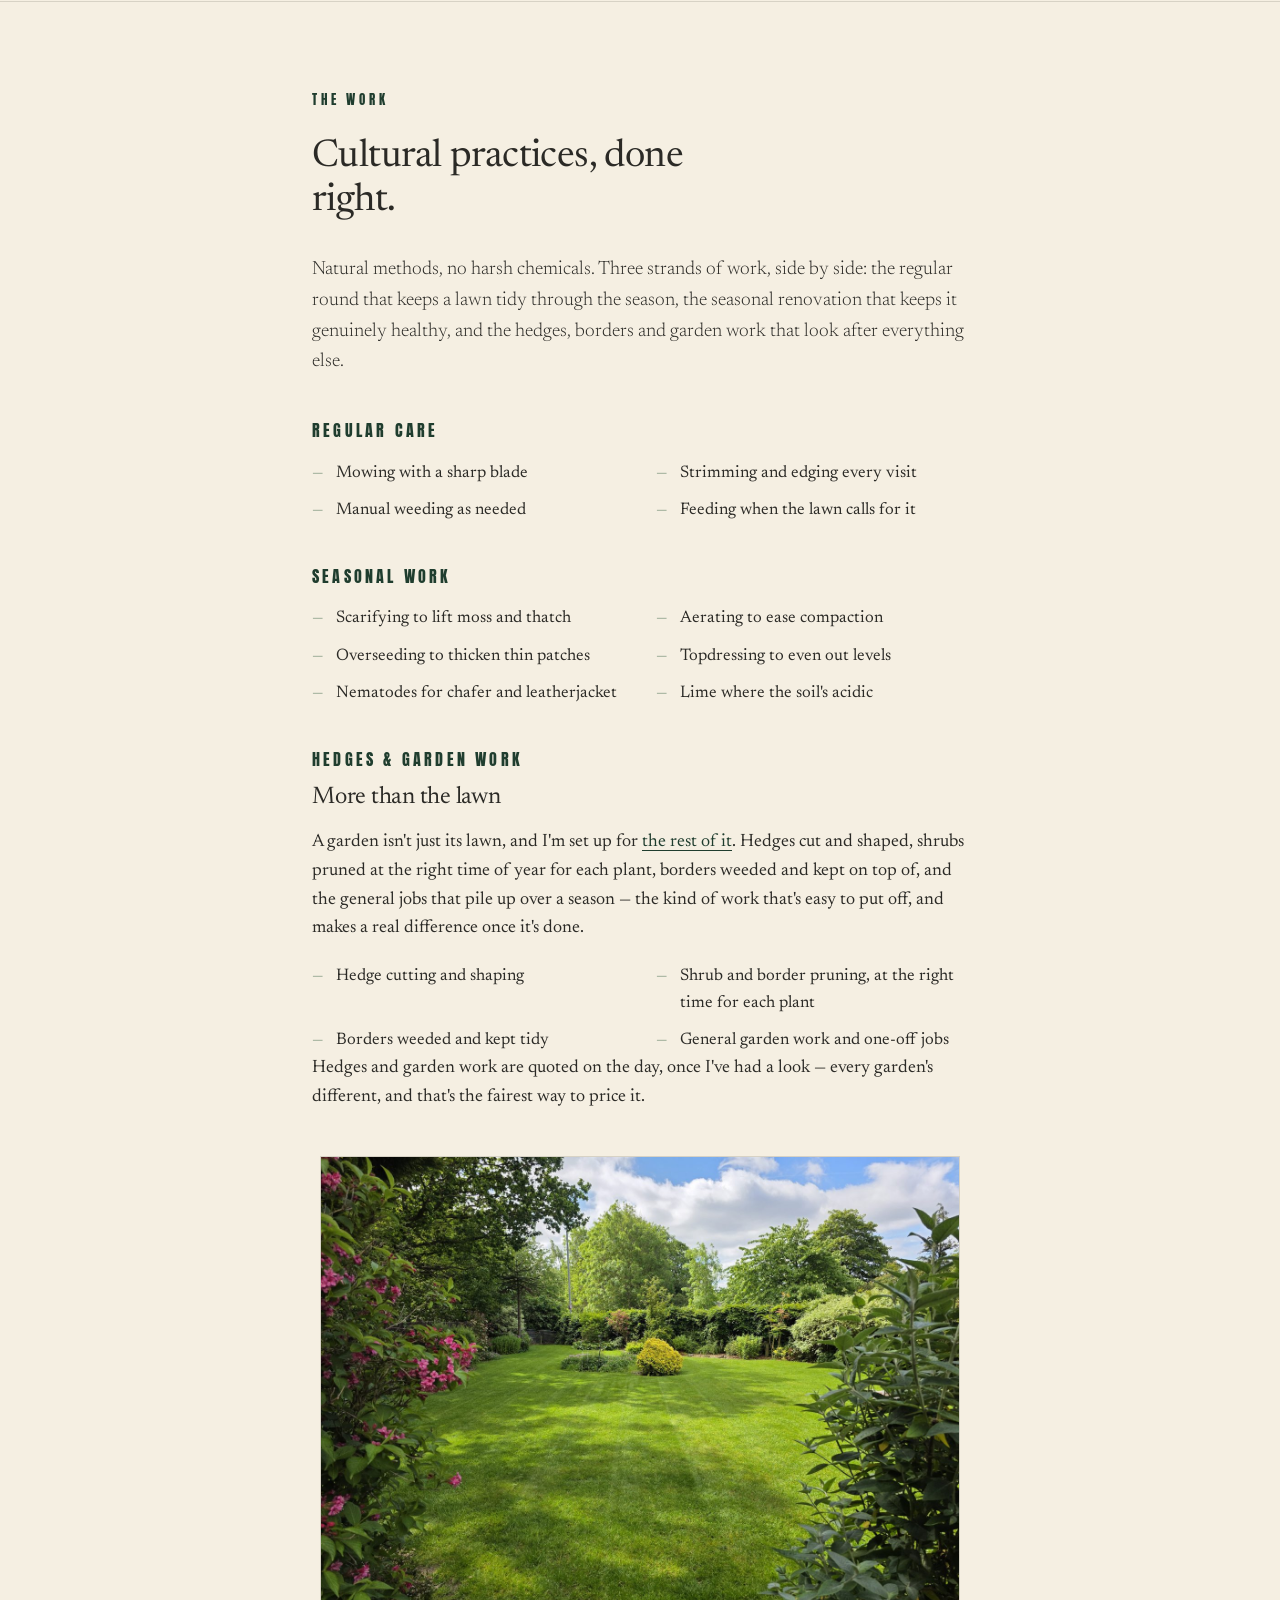
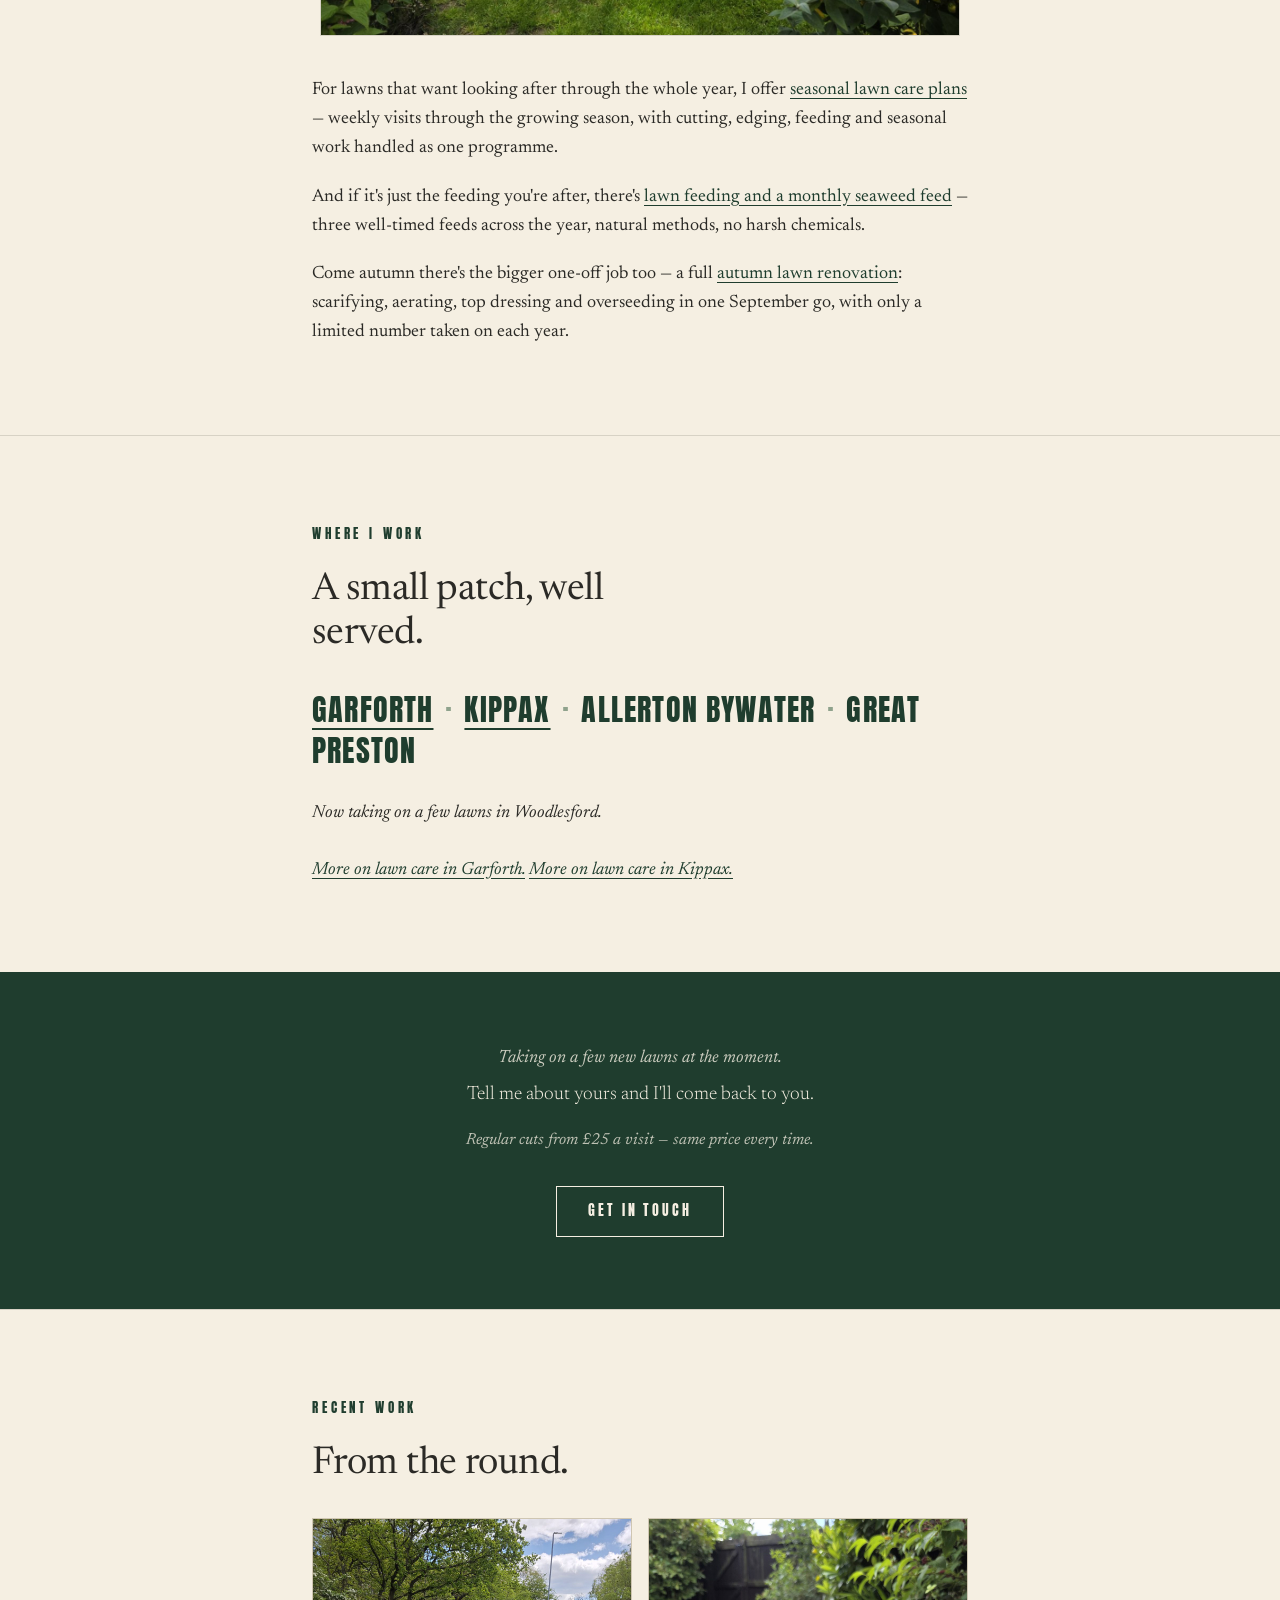
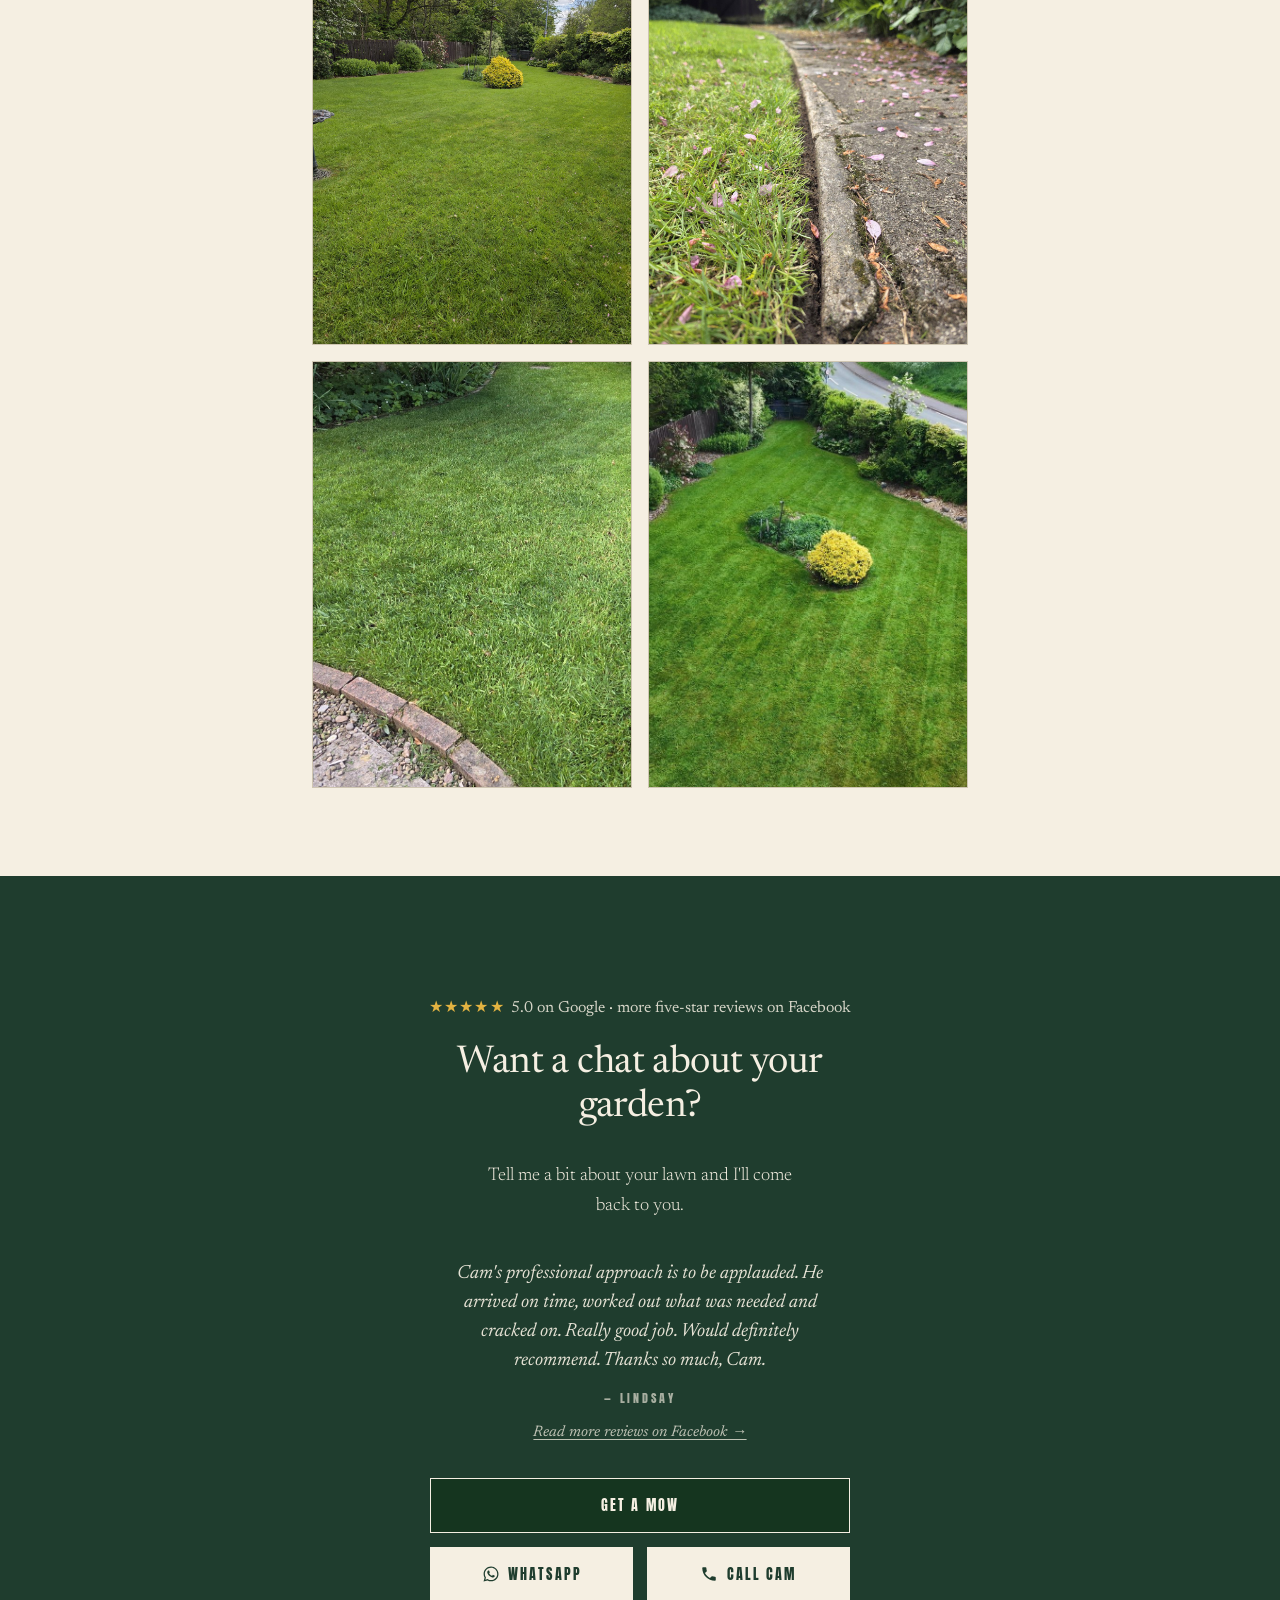
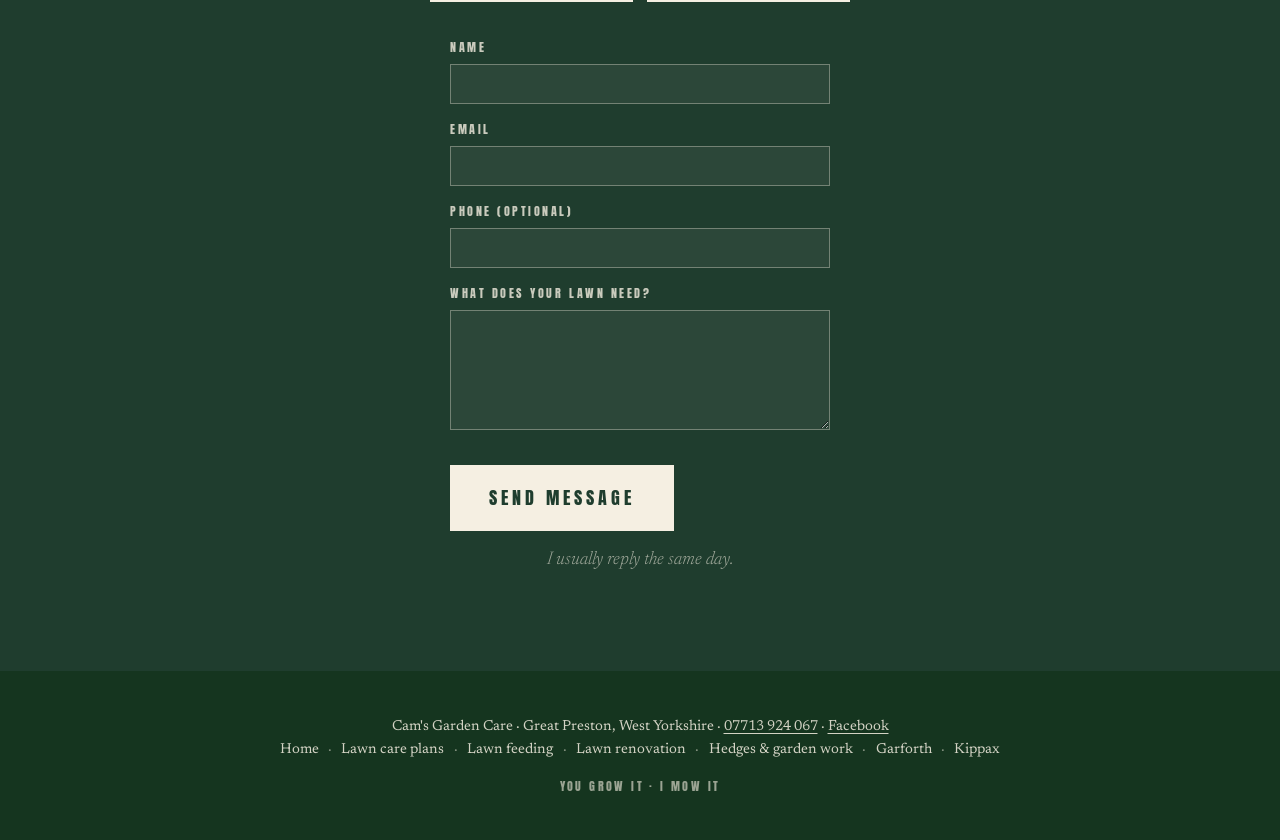
==== commit 704792c7: "Rebalance homepage to read 50/50 lawns and hedges/garden work Adds a full Hedges & Garden Work secti" ====
--- a/index.html
+++ b/index.html
@@ -11,14 +11,14 @@
   gtag('js', new Date());
   gtag('config', 'AW-18188133016');
 </script>
-<title>Cam's Garden Care · Weekend Lawn Care · Garforth & Kippax</title>
-<meta name="description" content="Weekend lawn care across Garforth, Kippax, Allerton Bywater, Great Preston and Woodlesford. Natural methods, no harsh chemicals — same person every time.">
+<title>Cam's Garden Care — Lawn Care, Hedges & Garden Work | Garforth & Kippax</title>
+<meta name="description" content="Lawn care, hedges and general garden work across Garforth, Kippax, Allerton Bywater, Great Preston and Woodlesford. Natural methods, no harsh chemicals — same person every visit.">
 <link rel="canonical" href="https://camsgardencare.co.uk/">
 <meta name="theme-color" content="#1F3D2E">
 <link rel="icon" type="image/png" href="favicon.png">
 <link rel="apple-touch-icon" href="apple-touch-icon.png">
-<meta property="og:title" content="Cam's Garden Care · Weekend Lawn Care · Garforth & Kippax">
-<meta property="og:description" content="Weekend lawn care across Garforth, Kippax, Allerton Bywater, Great Preston and Woodlesford. Natural methods, no harsh chemicals — same person every time.">
+<meta property="og:title" content="Cam's Garden Care — Lawn Care, Hedges & Garden Work | Garforth & Kippax">
+<meta property="og:description" content="Lawn care, hedges and general garden work across Garforth, Kippax, Allerton Bywater, Great Preston and Woodlesford. Natural methods, no harsh chemicals — same person every visit.">
 <meta property="og:type" content="website">
 <meta property="og:url" content="https://camsgardencare.co.uk/">
 <meta property="og:image" content="https://camsgardencare.co.uk/images/og-image.jpg">
@@ -27,8 +27,8 @@
 <meta property="og:locale" content="en_GB">
 <meta property="og:site_name" content="Cam's Garden Care">
 <meta name="twitter:card" content="summary_large_image">
-<meta name="twitter:title" content="Cam's Garden Care · Weekend Lawn Care · Garforth & Kippax">
-<meta name="twitter:description" content="Weekend lawn care across Garforth, Kippax, Allerton Bywater, Great Preston and Woodlesford. Natural methods, no harsh chemicals.">
+<meta name="twitter:title" content="Cam's Garden Care — Lawn Care, Hedges & Garden Work | Garforth & Kippax">
+<meta name="twitter:description" content="Lawn care, hedges and general garden work across Garforth, Kippax, Allerton Bywater, Great Preston and Woodlesford. Natural methods, no harsh chemicals — same person every visit.">
 <meta name="twitter:image" content="https://camsgardencare.co.uk/images/og-image.jpg">
 <script type="application/ld+json">
 {
@@ -36,7 +36,7 @@
   "@type": "LocalBusiness",
   "@id": "https://camsgardencare.co.uk/#business",
   "name": "Cam's Garden Care",
-  "description": "Weekend lawn care across Garforth, Kippax, Allerton Bywater, Great Preston and Woodlesford. Natural methods, no harsh chemicals.",
+  "description": "Lawn care, hedges and general garden work across Garforth, Kippax, Allerton Bywater, Great Preston and Woodlesford. Natural methods, no harsh chemicals — same person every visit.",
   "url": "https://camsgardencare.co.uk/",
   "telephone": "+44-7713-924067",
   "priceRange": "££",
@@ -68,7 +68,10 @@
       {"@type": "Offer", "itemOffered": {"@type": "Service", "name": "Aeration"}},
       {"@type": "Offer", "itemOffered": {"@type": "Service", "name": "Overseeding"}},
       {"@type": "Offer", "itemOffered": {"@type": "Service", "name": "Topdressing"}},
-      {"@type": "Offer", "itemOffered": {"@type": "Service", "name": "Lawn Feeding"}}
+      {"@type": "Offer", "itemOffered": {"@type": "Service", "name": "Lawn Feeding"}},
+      {"@type": "Offer", "itemOffered": {"@type": "Service", "name": "Hedge Cutting and Shaping"}},
+      {"@type": "Offer", "itemOffered": {"@type": "Service", "name": "Shrub and Border Pruning"}},
+      {"@type": "Offer", "itemOffered": {"@type": "Service", "name": "General Garden Work"}}
     ]
   },
   "aggregateRating": {
@@ -113,8 +116,8 @@
   <a class="logo-link reveal reveal-1" href="/" aria-label="Cam's Garden Care home">
     <img class="logo-img" src="images/logo.png" alt="Cam's Garden Care" width="630" height="147">
   </a>
-  <p class="hero-tagline reveal reveal-2">Looking after lawns, the right way.</p>
-  <p class="hero-sub reveal reveal-3">Mow · Edge · Scarify · Overseed · Feed</p>
+  <p class="hero-tagline reveal reveal-2">Looking after lawns and gardens, the right way.</p>
+  <p class="hero-sub reveal reveal-3">Mow · Feed · Hedges · Borders · Tidy</p>
   <p class="hero-rating reveal reveal-3">
     <span class="stars" aria-hidden="true">★★★★★</span><a href="https://g.page/r/CVPoep9AfgK-EBM" target="_blank" rel="noopener" aria-label="Rated 5.0 out of 5 on Google — read the reviews on Google">5.0 on Google</a> · <a href="https://www.facebook.com/camsgardencare" target="_blank" rel="noopener" aria-label="More five-star reviews on Facebook">more five-star reviews on Facebook</a>
   </p>
@@ -124,13 +127,13 @@
 <section>
   <div class="container">
     <div class="section-label">About</div>
-    <h2>A small, considered weekend round.</h2>
+    <h2>A small, considered round.</h2>
     <figure class="about-photo">
       <img src="images/cam-mowing.jpg" alt="Cam mowing a customer's lawn on a sunny day" loading="lazy" width="800" height="792">
     </figure>
-    <p class="lead">I'm Cam. I run a solo lawn-care round across Great Preston, Garforth, Kippax and Allerton Bywater — and now a few lawns in Woodlesford. It's a weekend round — and kept that way on purpose.</p>
-    <p>Working weekends only means I'm selective about the lawns I take on, and that's deliberate. I'd rather do the whole work on a small number of lawns — the cut, the edges, the seasonal renovation — than rush a mow round as many as I can fit in a day.</p>
-    <p>Most of what I do is a regular round — the cut, the edges, the lawn kept tidy through the season. If you'd like more looking after than that, there are <a href="/lawn-care-plans/">seasonal plans</a> and <a href="/lawn-feeding-seaweed/">lawn feeding</a> too.</p>
+    <p class="lead">I'm Cam, and I run a solo garden-care round across Great Preston, Garforth, Kippax and Allerton Bywater, with a few gardens in Woodlesford now too. It's a weekend round, and kept that way on purpose.</p>
+    <p>Lawns are the heart of what I do — the cut, the edges, the feeding and the seasonal work that keeps the grass healthy underneath. But a garden is more than its lawn, so I also take on hedges, borders, and the general garden work that keeps a place looking cared for right through the year. If you'd like more looking after than the regular round, there are <a href="/lawn-care-plans/">seasonal plans</a> and <a href="/lawn-feeding-seaweed/">lawn feeding</a> too.</p>
+    <p>It's just me, every visit — the same person getting to know your garden, season to season. You'll always know who's turning up, and I'll always know your garden. That's the whole idea, and it's the thing I want to hold onto as I take on more.</p>
     <p class="pull-quote">Same price every time. Same person turning up.</p>
   </div>
 </section>
@@ -139,7 +142,7 @@
   <div class="container">
     <div class="section-label">The Work</div>
     <h2>Cultural practices, done right.</h2>
-    <p class="lead">Natural methods, no harsh chemicals. Two flows of work, side by side: the regular round that keeps a lawn tidy through the season, and the seasonal renovation that keeps it genuinely healthy.</p>
+    <p class="lead">Natural methods, no harsh chemicals. Three strands of work, side by side: the regular round that keeps a lawn tidy through the season, the seasonal renovation that keeps it genuinely healthy, and the hedges, borders and garden work that look after everything else.</p>
     <div class="work-block">
       <h3>Regular care</h3>
       <ul class="work-list">
@@ -160,13 +163,24 @@
         <li>Lime where the soil's acidic</li>
       </ul>
     </div>
+    <div class="work-block">
+      <h3>Hedges &amp; garden work</h3>
+      <p class="work-heading">More than the lawn</p>
+      <p>A garden isn't just its lawn, and I'm set up for <a href="/hedges-garden-work/">the rest of it</a>. Hedges cut and shaped, shrubs pruned at the right time of year for each plant, borders weeded and kept on top of, and the general jobs that pile up over a season — the kind of work that's easy to put off, and makes a real difference once it's done.</p>
+      <ul class="work-list">
+        <li>Hedge cutting and shaping</li>
+        <li>Shrub and border pruning, at the right time for each plant</li>
+        <li>Borders weeded and kept tidy</li>
+        <li>General garden work and one-off jobs</li>
+      </ul>
+      <p>Hedges and garden work are quoted on the day, once I've had a look — every garden's different, and that's the fairest way to price it.</p>
+    </div>
     <figure class="work-photo">
       <img src="images/pat-after-weigela.jpg" alt="A mowed lawn at Pat's, with the weigela in bloom and an island bed of yellow shrub" loading="lazy" width="1400" height="1050">
     </figure>
     <p style="margin-top: 2.5rem;">For lawns that want looking after through the whole year, I offer <a href="/lawn-care-plans/">seasonal lawn care plans</a> — weekly visits through the growing season, with cutting, edging, feeding and seasonal work handled as one programme.</p>
     <p>And if it's just the feeding you're after, there's <a href="/lawn-feeding-seaweed/">lawn feeding and a monthly seaweed feed</a> — three well-timed feeds across the year, natural methods, no harsh chemicals.</p>
     <p>Come autumn there's the bigger one-off job too — a full <a href="/lawn-renovation/">autumn lawn renovation</a>: scarifying, aerating, top dressing and overseeding in one September go, with only a limited number taken on each year.</p>
-    <p>And it's more than just the mowing — I also take on <a href="/hedges-garden-work/">hedges, borders and general garden work</a>, mostly through the cooler months.</p>
   </div>
 </section>
 
@@ -204,7 +218,7 @@
   <p class="hero-rating reveal reveal-3">
     <span class="stars" aria-hidden="true">★★★★★</span><a href="https://g.page/r/CVPoep9AfgK-EBM" target="_blank" rel="noopener" aria-label="Rated 5.0 out of 5 on Google — read the reviews on Google">5.0 on Google</a> · <a href="https://www.facebook.com/camsgardencare" target="_blank" rel="noopener" aria-label="More five-star reviews on Facebook">more five-star reviews on Facebook</a>
   </p>
-  <h2>Want a chat about your lawn?</h2>
+  <h2>Want a chat about your garden?</h2>
   <p>Tell me a bit about your lawn and I'll come back to you.</p>
   <blockquote class="testimonial">
     Cam's professional approach is to be applauded. He arrived on time, worked out what was needed and cracked on. Really good job. Would definitely recommend. Thanks so much, Cam.
--- a/styles.css
+++ b/styles.css
@@ -239,6 +239,14 @@
   color: var(--green-deep);
   margin-bottom: 1rem;
 }
+.work-heading {
+  font-family: 'Newsreader', serif;
+  font-weight: 400;
+  font-size: 1.5rem;
+  line-height: 1.25;
+  letter-spacing: -0.01em;
+  margin: -0.4rem 0 1rem;
+}
 .work-list { list-style: none; display: grid; grid-template-columns: 1fr; gap: 0.6rem; }
 .work-list li { font-size: 1.05rem; padding-left: 1.5rem; position: relative; }
 .work-list li::before { content: "—"; position: absolute; left: 0; color: var(--sage); }
@@ -490,10 +498,15 @@
   margin: 0 auto;
   padding: 0.4rem 1.25rem;
 }
-.sticky-logo { display: inline-flex; align-items: center; line-height: 0; }
-.sticky-logo img { height: 36px; width: auto; display: block; }
-/* Right-hand cluster: primary "Get a mow" CTA + the Services dropdown. */
-.sticky-actions { display: inline-flex; align-items: center; gap: 0.6rem; }
+/* Logo is the flexible element: it may shrink so the right-hand cluster always
+   has room. This is what prevents the CTA from ever riding over the wordmark at
+   narrow widths — the two-item space-between layout can only overlap if neither
+   item yields, so the logo yields. */
+.sticky-logo { display: inline-flex; align-items: center; line-height: 0; flex: 0 1 auto; min-width: 0; }
+.sticky-logo img { width: 144px; height: auto; max-width: 100%; display: block; }
+/* Right-hand cluster: primary CTA + the Services dropdown. Fixed size — it keeps
+   its full width and the logo gives way, never the other way round. */
+.sticky-actions { display: inline-flex; align-items: center; gap: 0.6rem; flex: 0 0 auto; }
 /* Primary CTA on the cream bar — deep-green fill, cream text so it reads as the
    dominant action; ~44px tall for a comfortable tap target. */
 .sticky-cta {
@@ -510,13 +523,19 @@
   letter-spacing: 0.14em;
   text-transform: uppercase;
   border: 1.5px solid var(--green-darker);
+  white-space: nowrap;
   transition: background 0.25s ease, color 0.25s ease;
 }
 .sticky-cta:hover { background: transparent; color: var(--green-darker); }
 .sticky-cta:focus-visible { outline: 2px solid var(--green-darker); outline-offset: 2px; }
 @media (max-width: 600px) {
-  .sticky-actions { gap: 0.4rem; }
-  .sticky-cta { padding: 0.5rem 0.9rem; letter-spacing: 0.1em; }
+  /* Tighten the bar on phones so the logo keeps a readable size while the CTA
+     and Services still fit on one row without collision. The right-hand cluster
+     is the width to trim here — every px it sheds is a px the logo keeps. */
+  .sticky-bar-inner { padding: 0.4rem 0.8rem; }
+  .sticky-actions { gap: 0.3rem; }
+  .sticky-cta { min-height: 40px; padding: 0.45rem 0.65rem; font-size: 0.72rem; letter-spacing: 0.04em; }
+  .sticky-services-btn { padding: 0.55rem 0.3rem; font-size: 0.72rem; letter-spacing: 0.04em; }
 }
 .sticky-services { position: relative; }
 .sticky-services-btn {
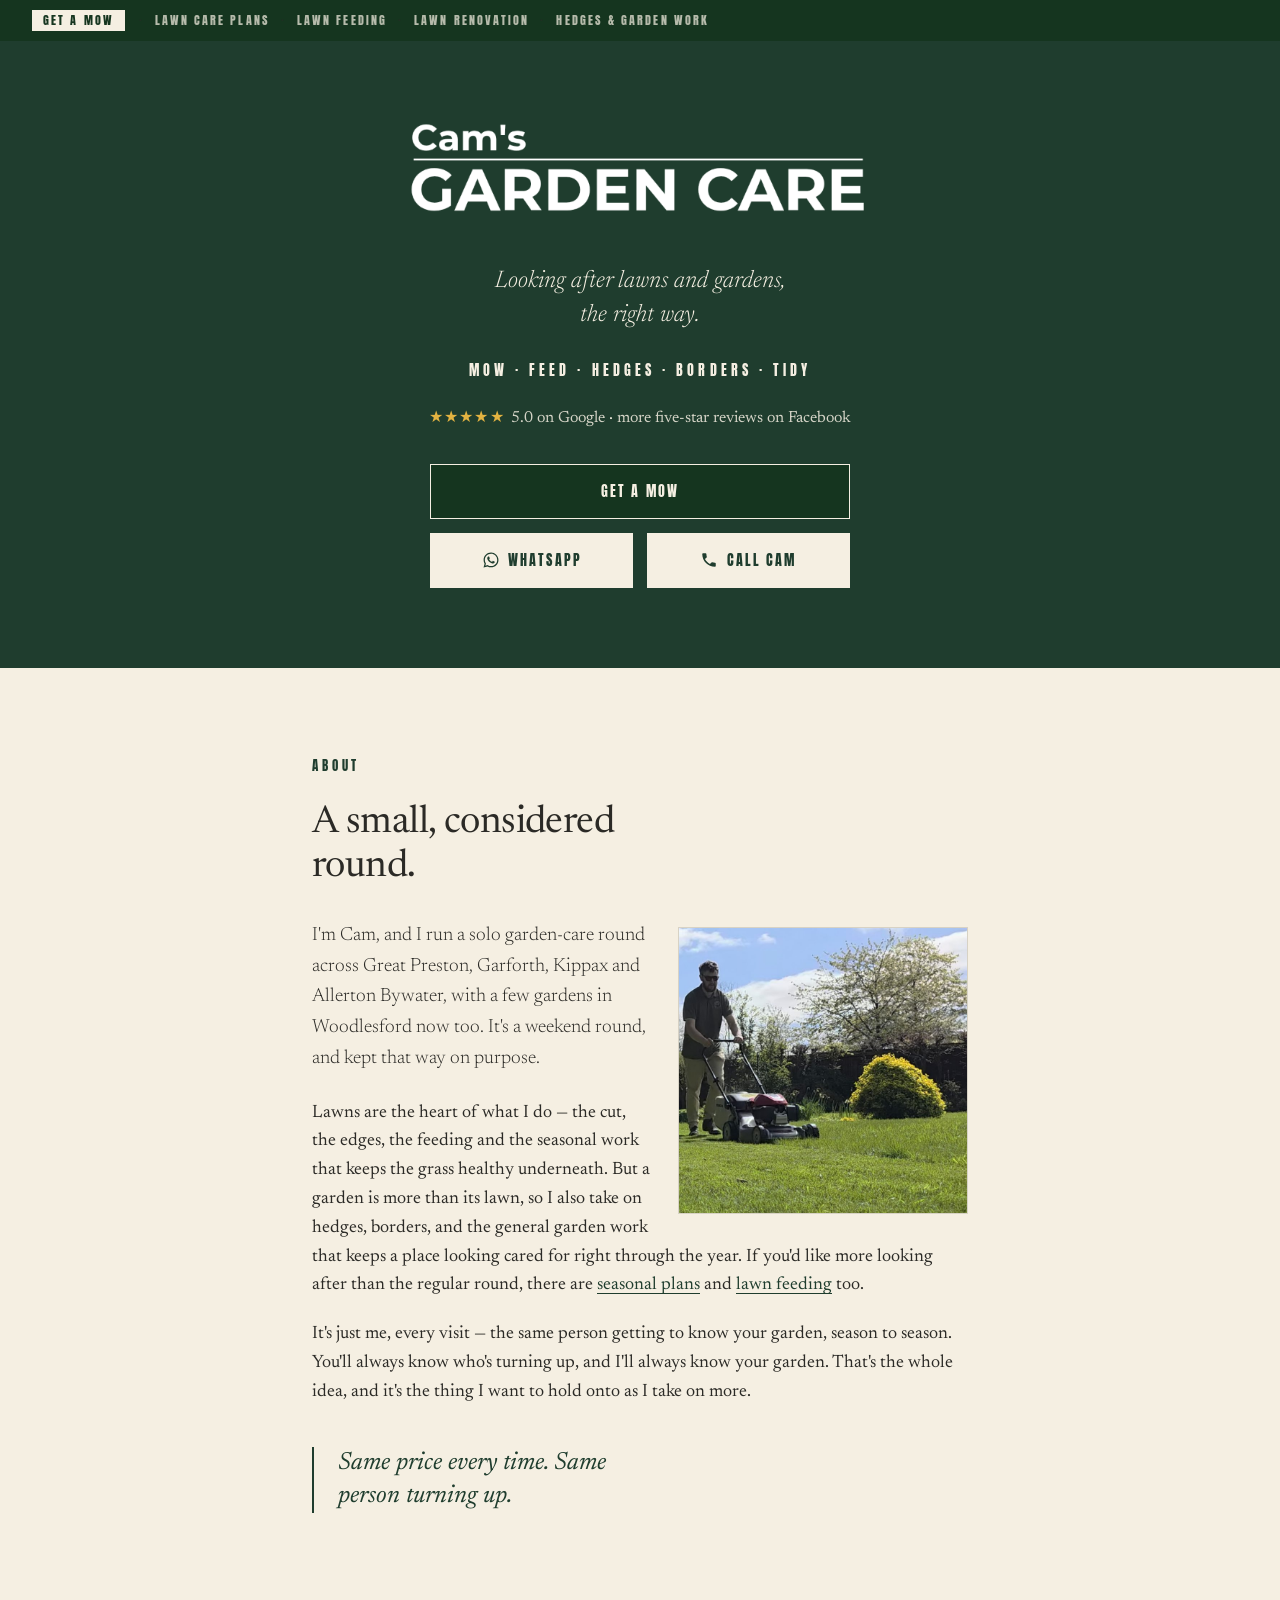
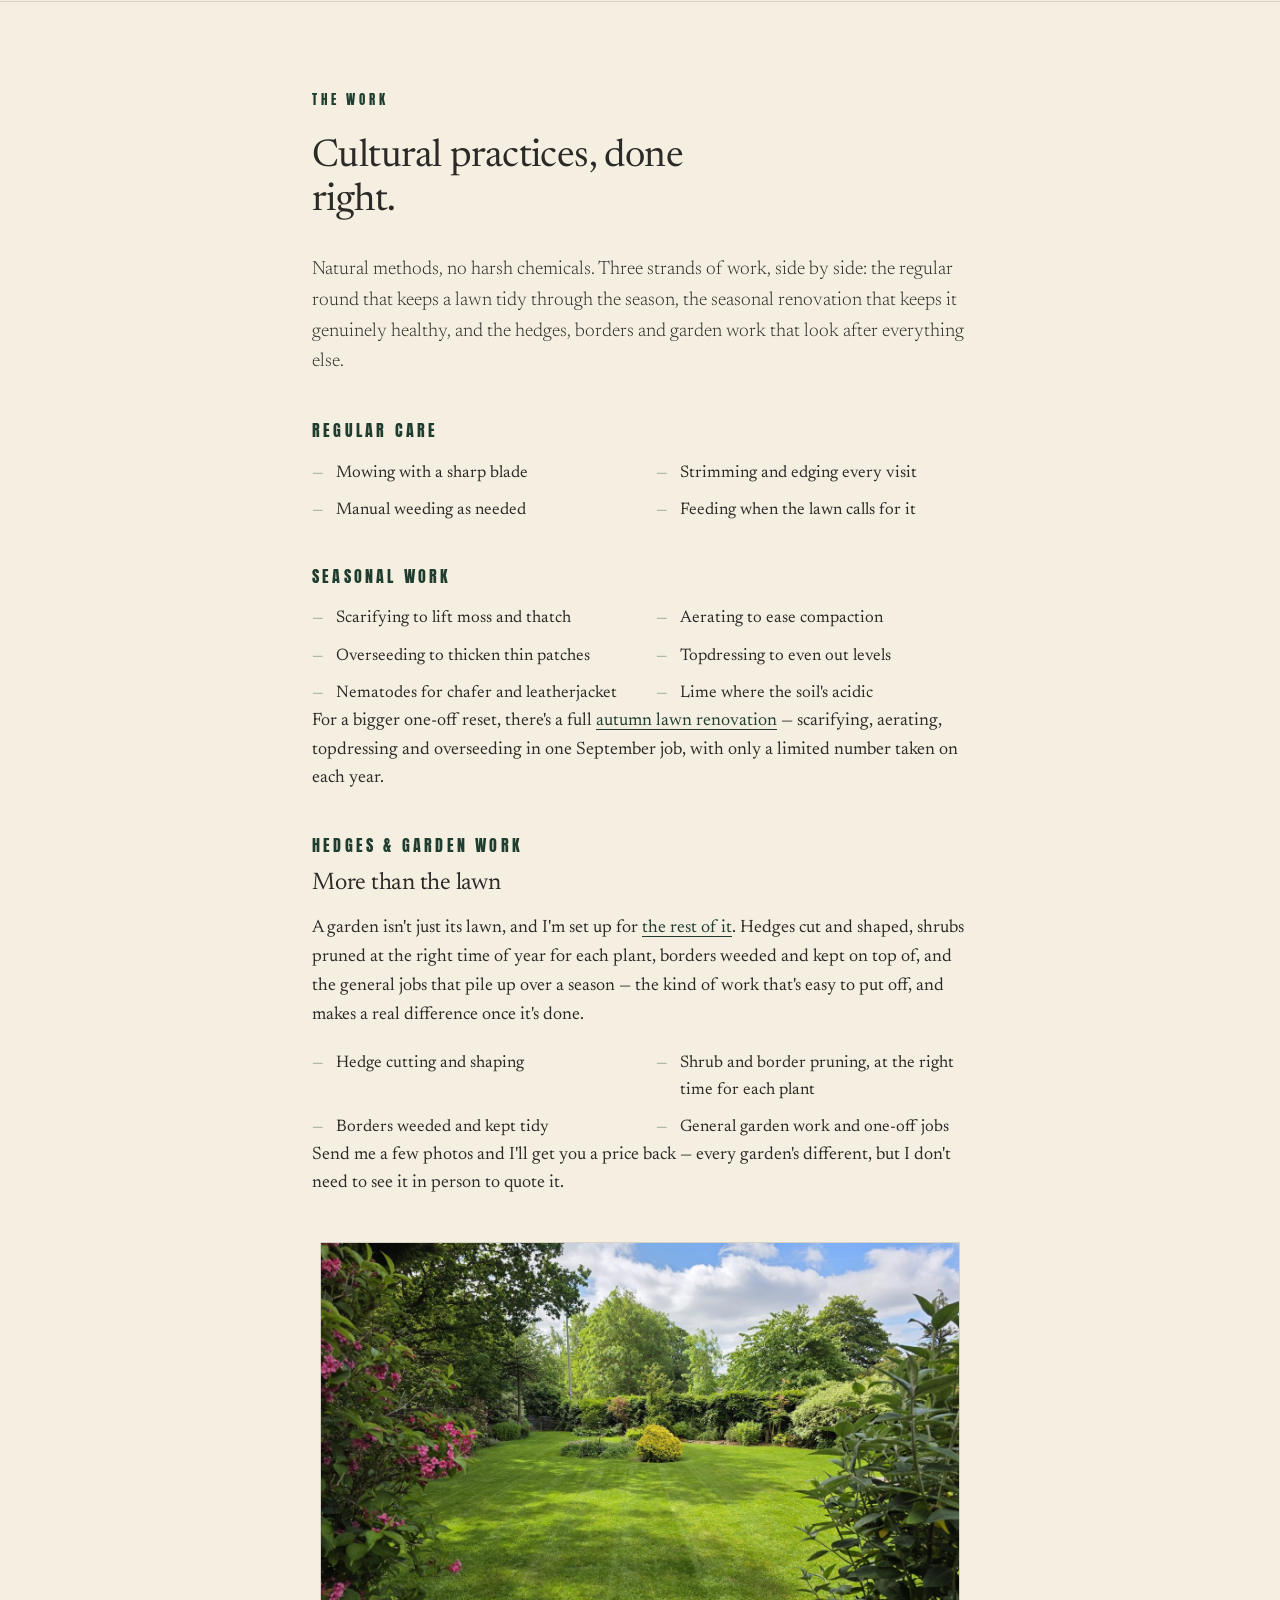
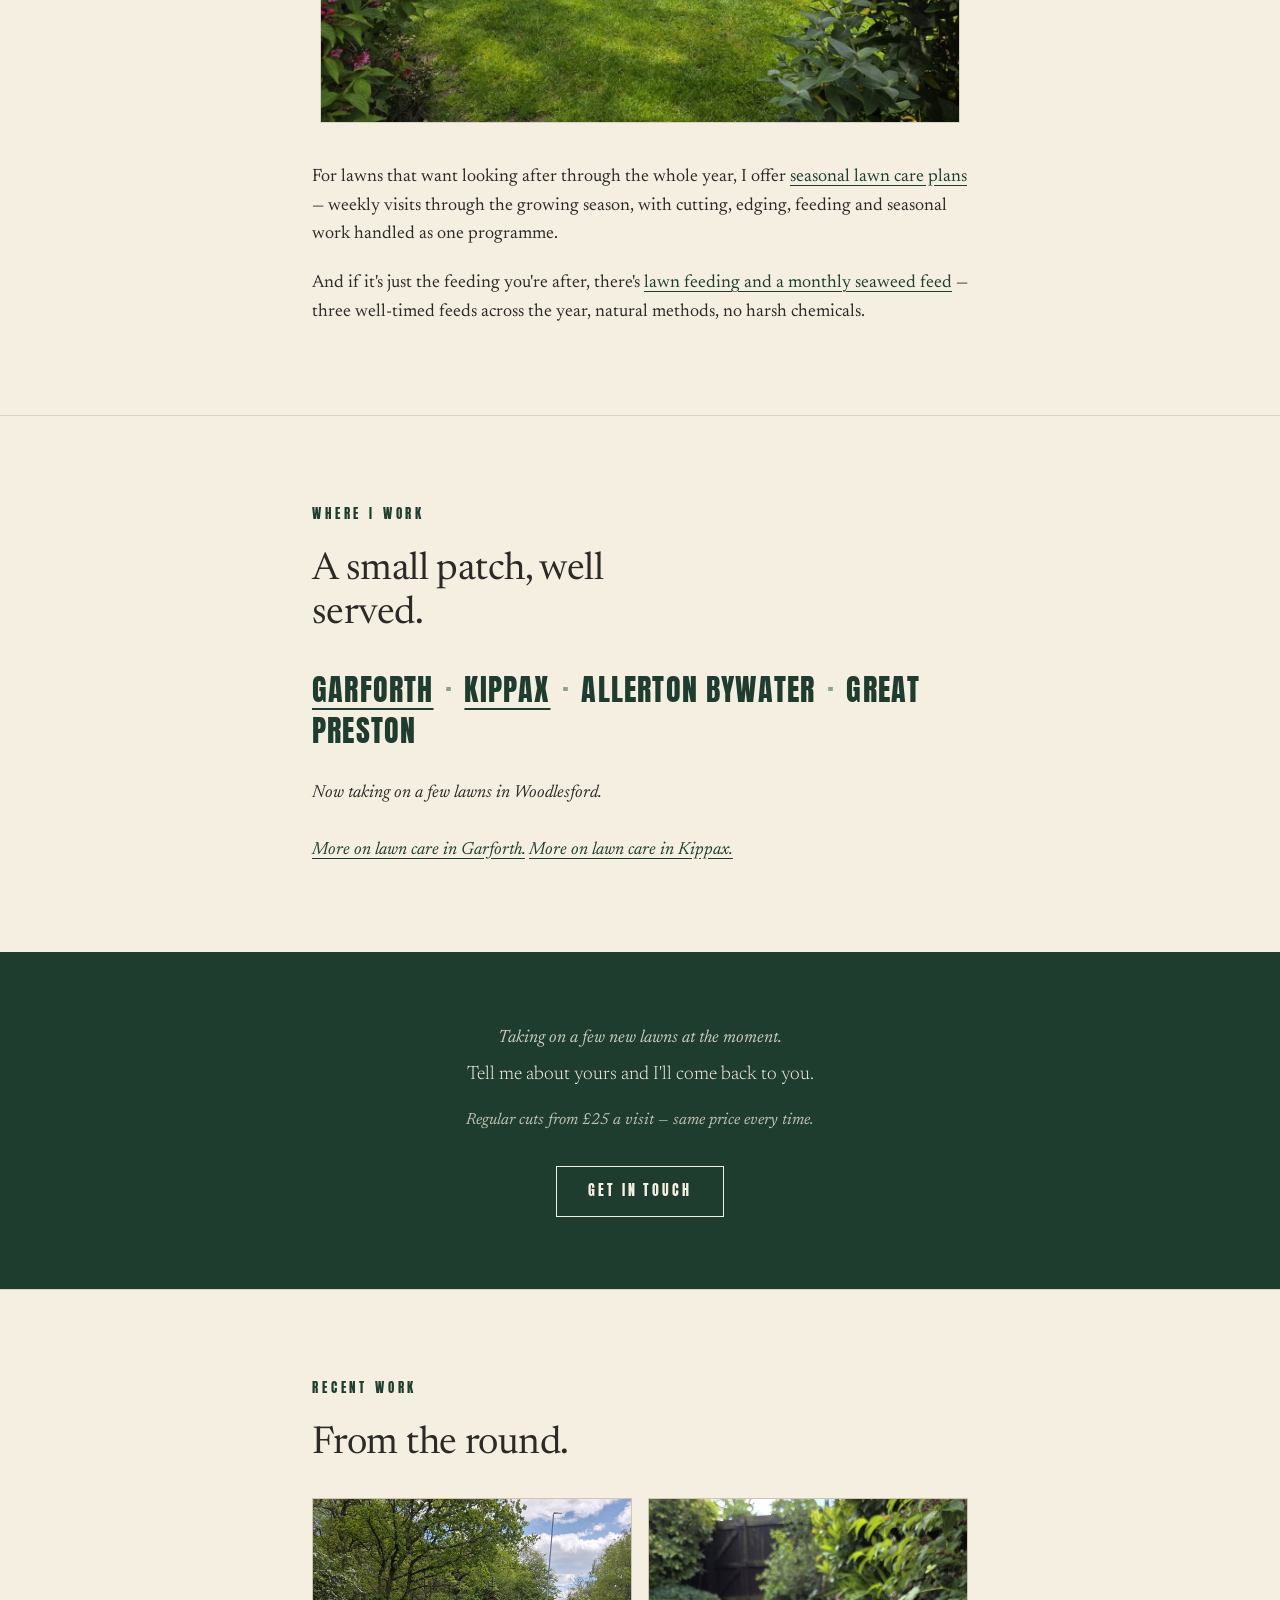
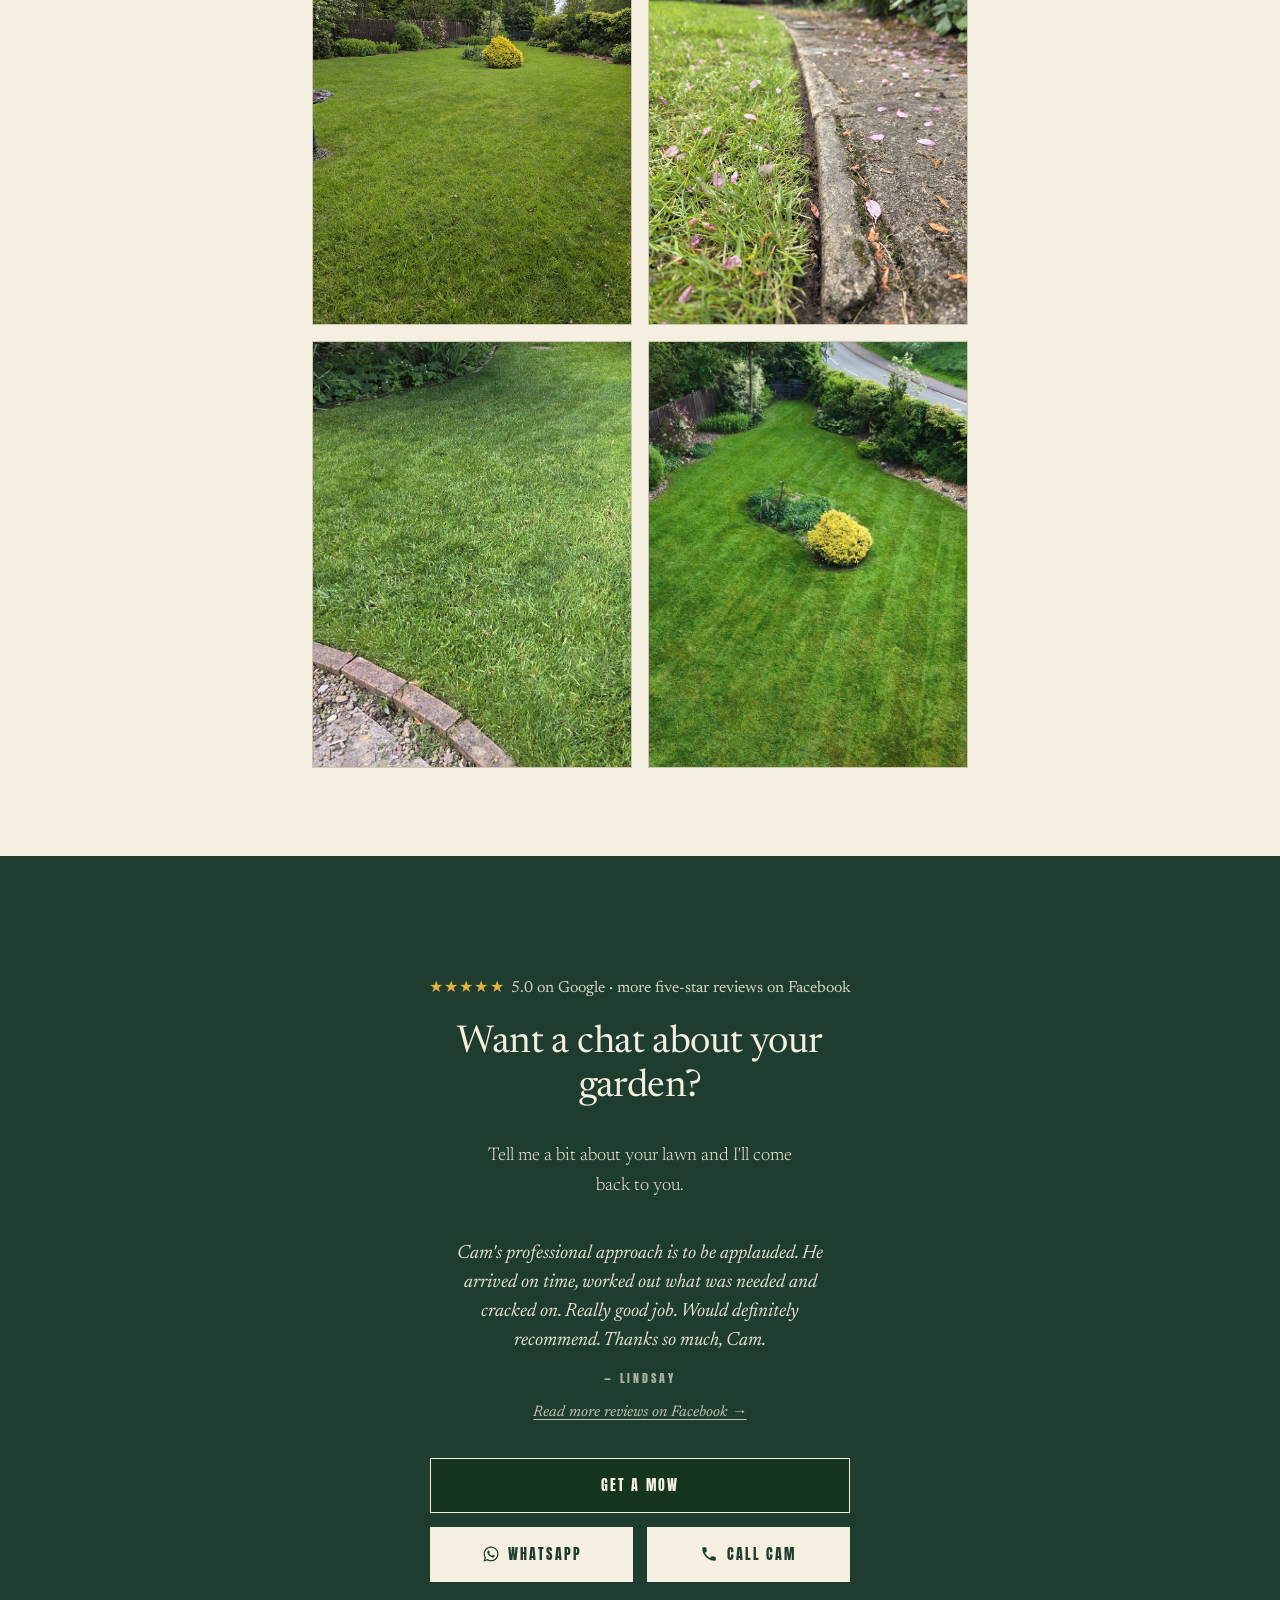
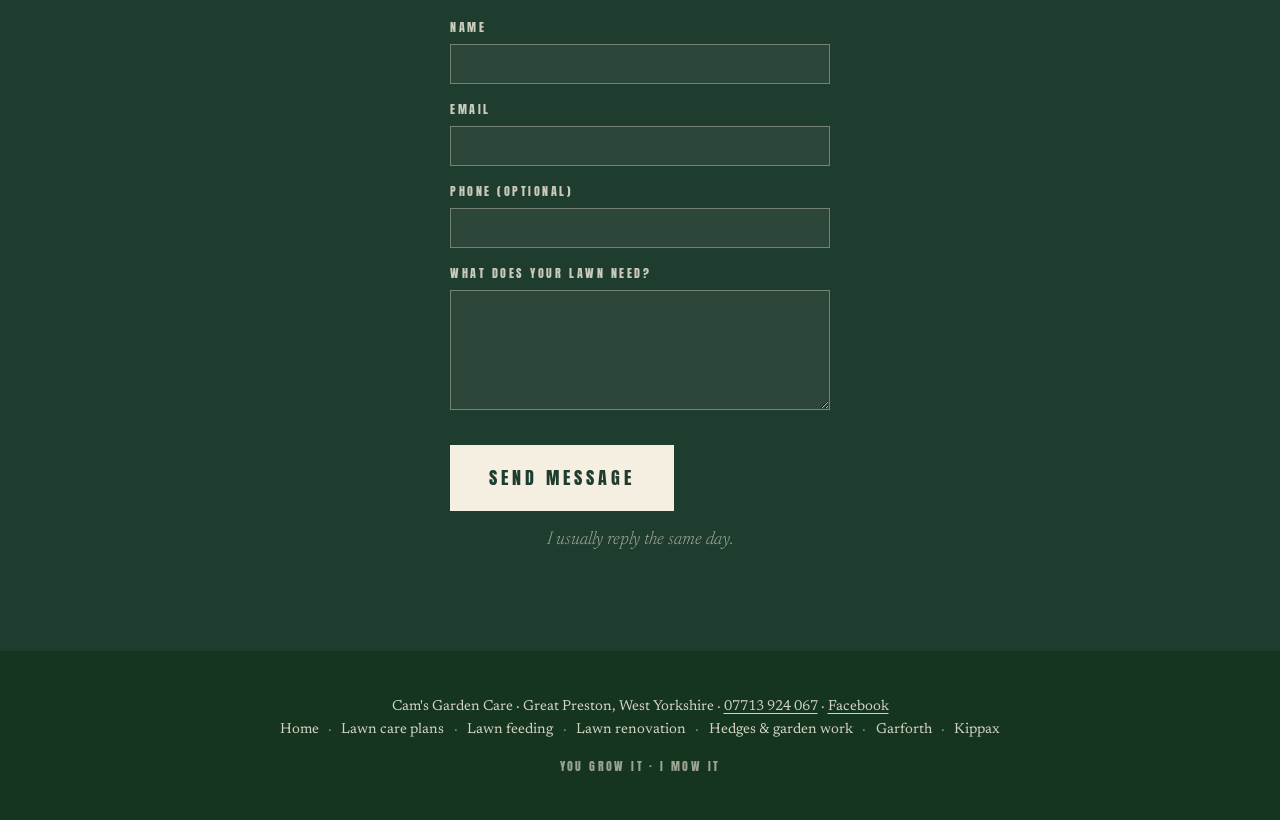
==== commit 4ee5d409: "Move autumn lawn renovation blurb into Seasonal work, update hedges pricing - Add a short renovation" ====
--- a/index.html
+++ b/index.html
@@ -162,6 +162,7 @@
         <li>Nematodes for chafer and leatherjacket</li>
         <li>Lime where the soil's acidic</li>
       </ul>
+      <p>For a bigger one-off reset, there's a full <a href="/lawn-renovation/">autumn lawn renovation</a> — scarifying, aerating, topdressing and overseeding in one September job, with only a limited number taken on each year.</p>
     </div>
     <div class="work-block">
       <h3>Hedges &amp; garden work</h3>
@@ -173,14 +174,13 @@
         <li>Borders weeded and kept tidy</li>
         <li>General garden work and one-off jobs</li>
       </ul>
-      <p>Hedges and garden work are quoted on the day, once I've had a look — every garden's different, and that's the fairest way to price it.</p>
+      <p>Send me a few photos and I'll get you a price back — every garden's different, but I don't need to see it in person to quote it.</p>
     </div>
     <figure class="work-photo">
       <img src="images/pat-after-weigela.jpg" alt="A mowed lawn at Pat's, with the weigela in bloom and an island bed of yellow shrub" loading="lazy" width="1400" height="1050">
     </figure>
     <p style="margin-top: 2.5rem;">For lawns that want looking after through the whole year, I offer <a href="/lawn-care-plans/">seasonal lawn care plans</a> — weekly visits through the growing season, with cutting, edging, feeding and seasonal work handled as one programme.</p>
     <p>And if it's just the feeding you're after, there's <a href="/lawn-feeding-seaweed/">lawn feeding and a monthly seaweed feed</a> — three well-timed feeds across the year, natural methods, no harsh chemicals.</p>
-    <p>Come autumn there's the bigger one-off job too — a full <a href="/lawn-renovation/">autumn lawn renovation</a>: scarifying, aerating, top dressing and overseeding in one September go, with only a limited number taken on each year.</p>
   </div>
 </section>
 
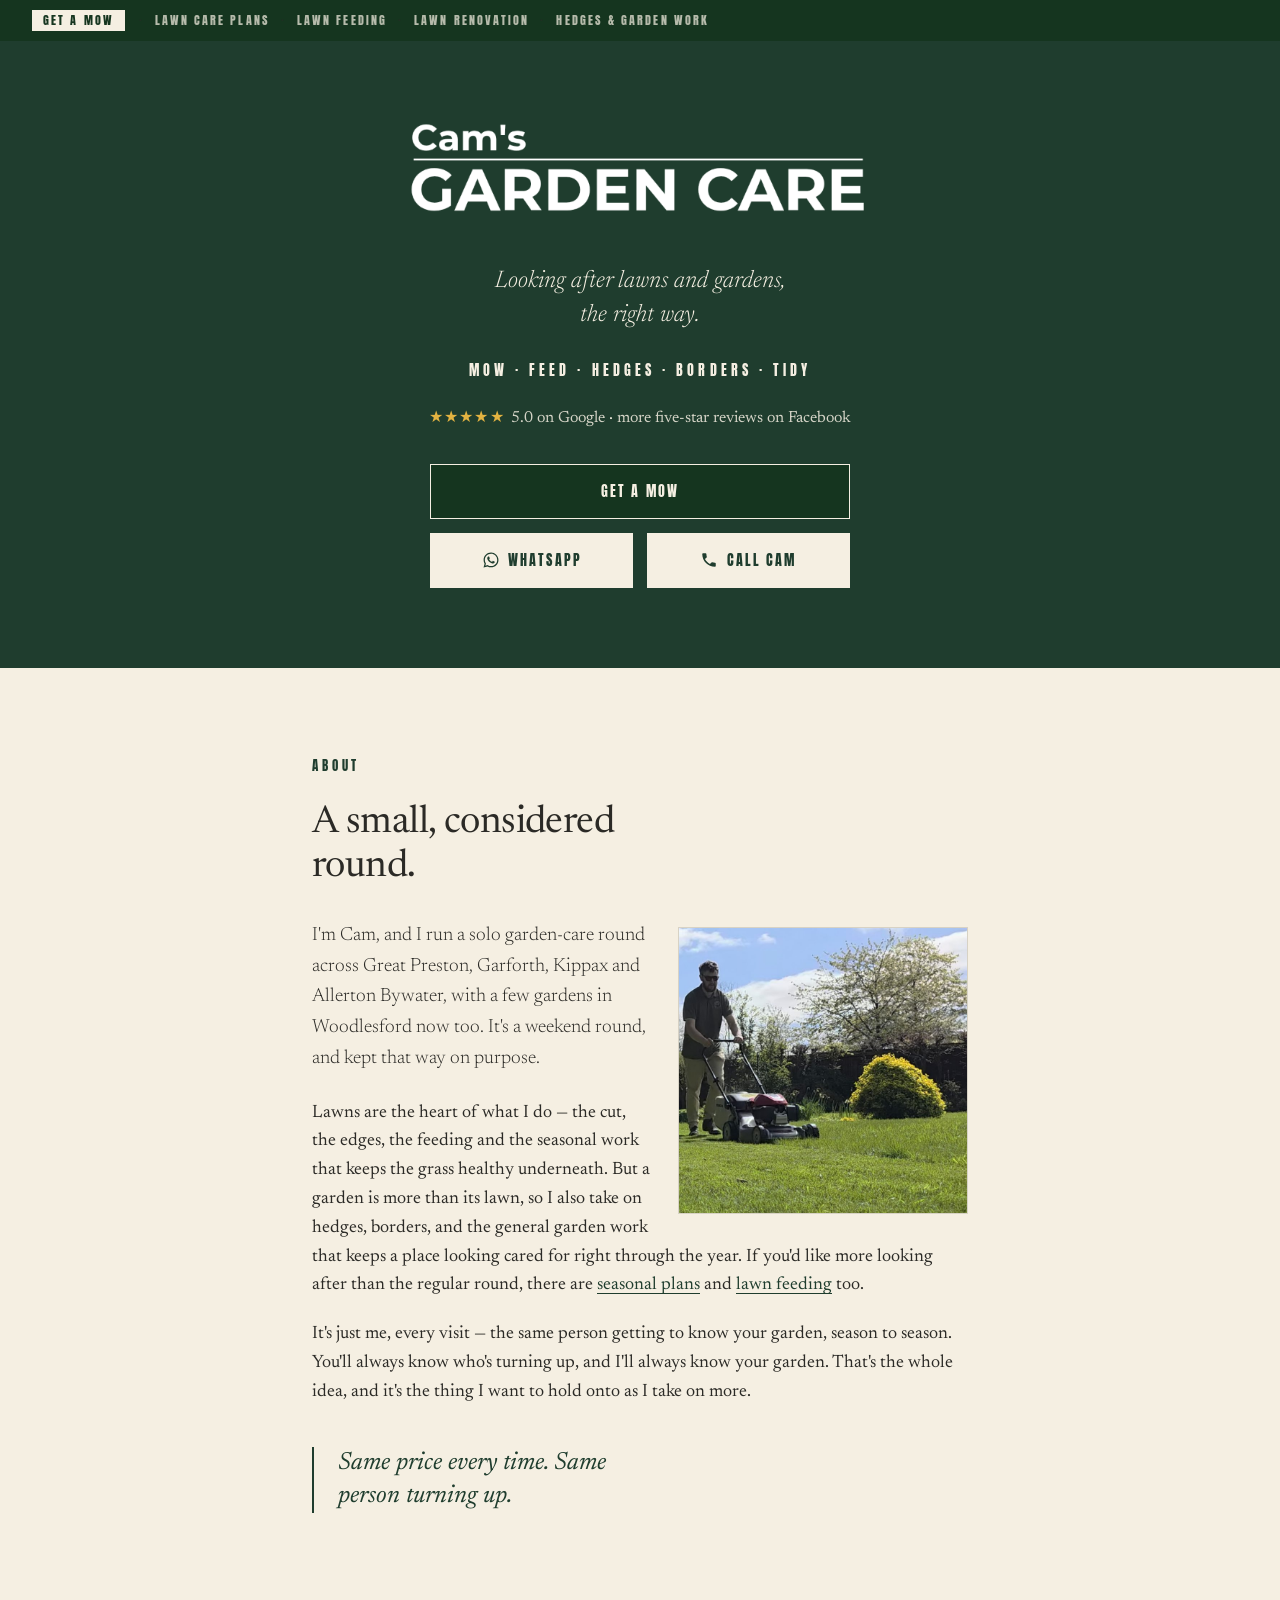
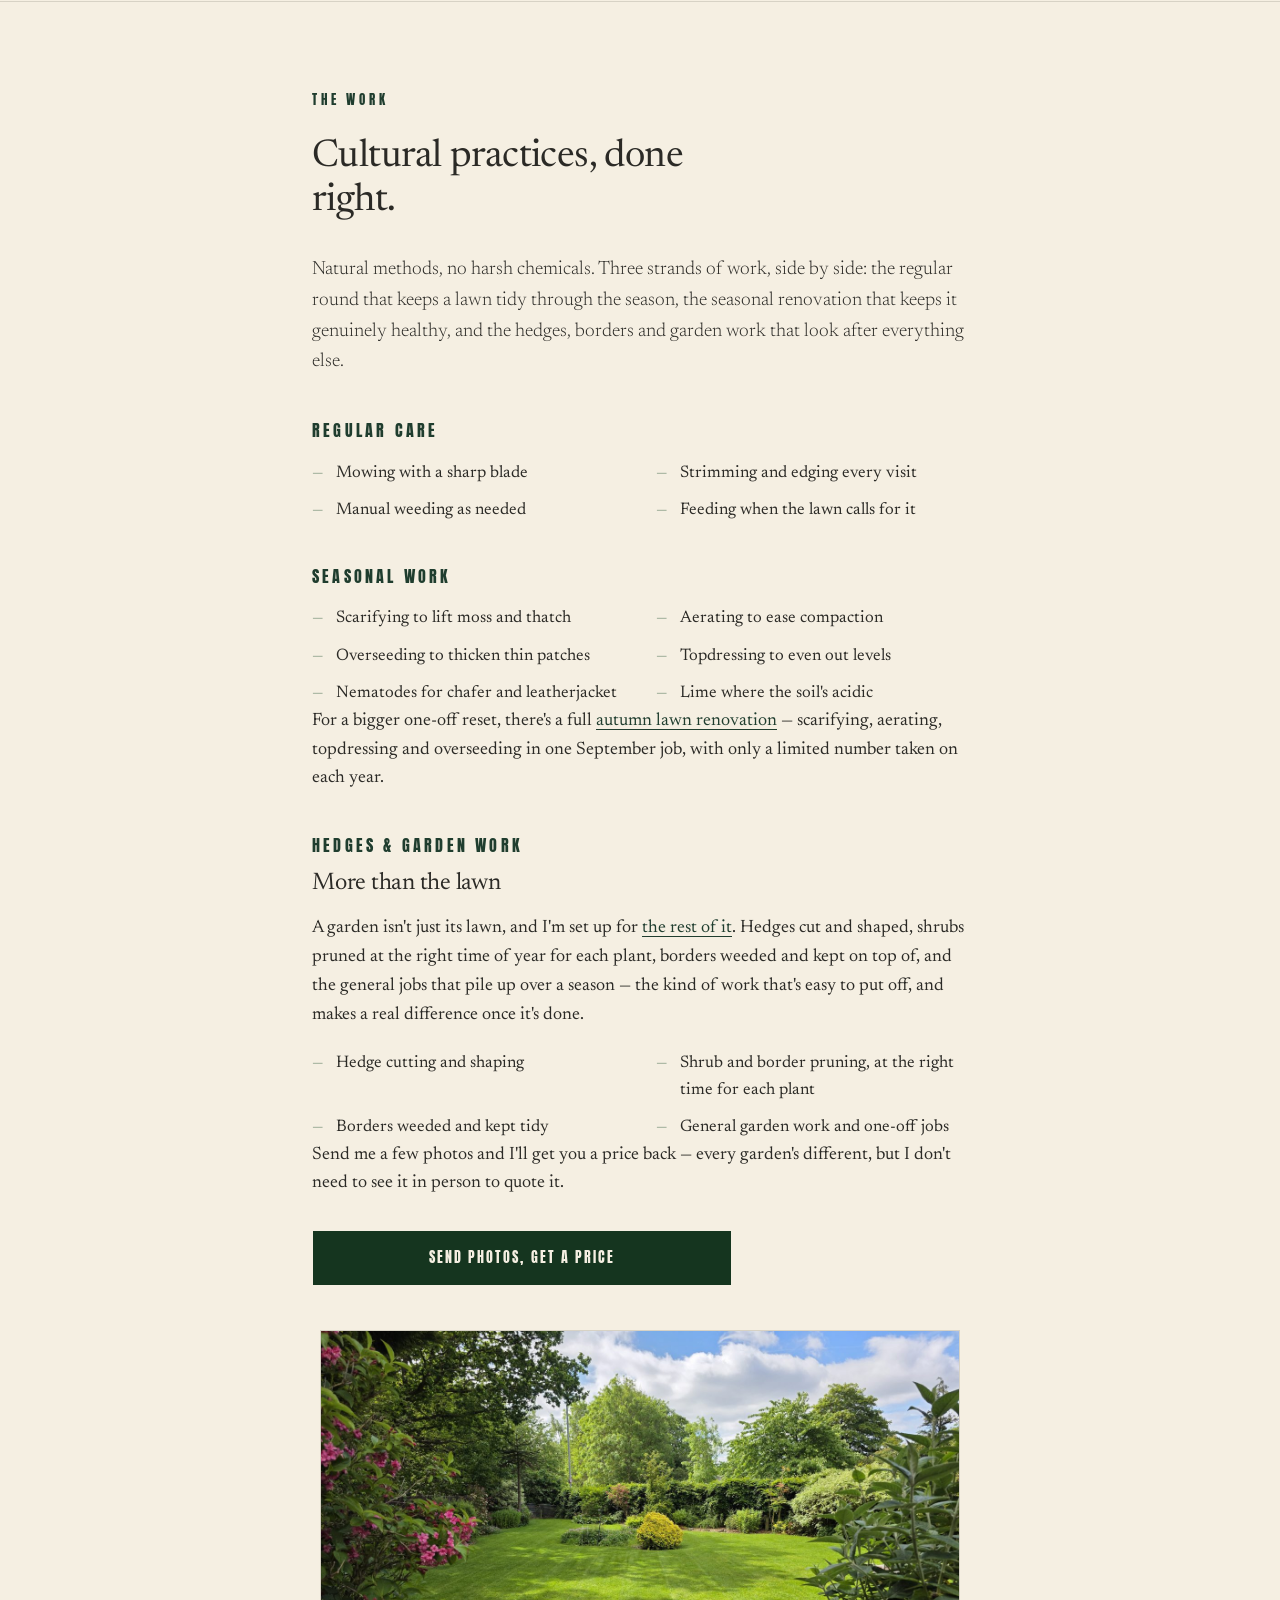
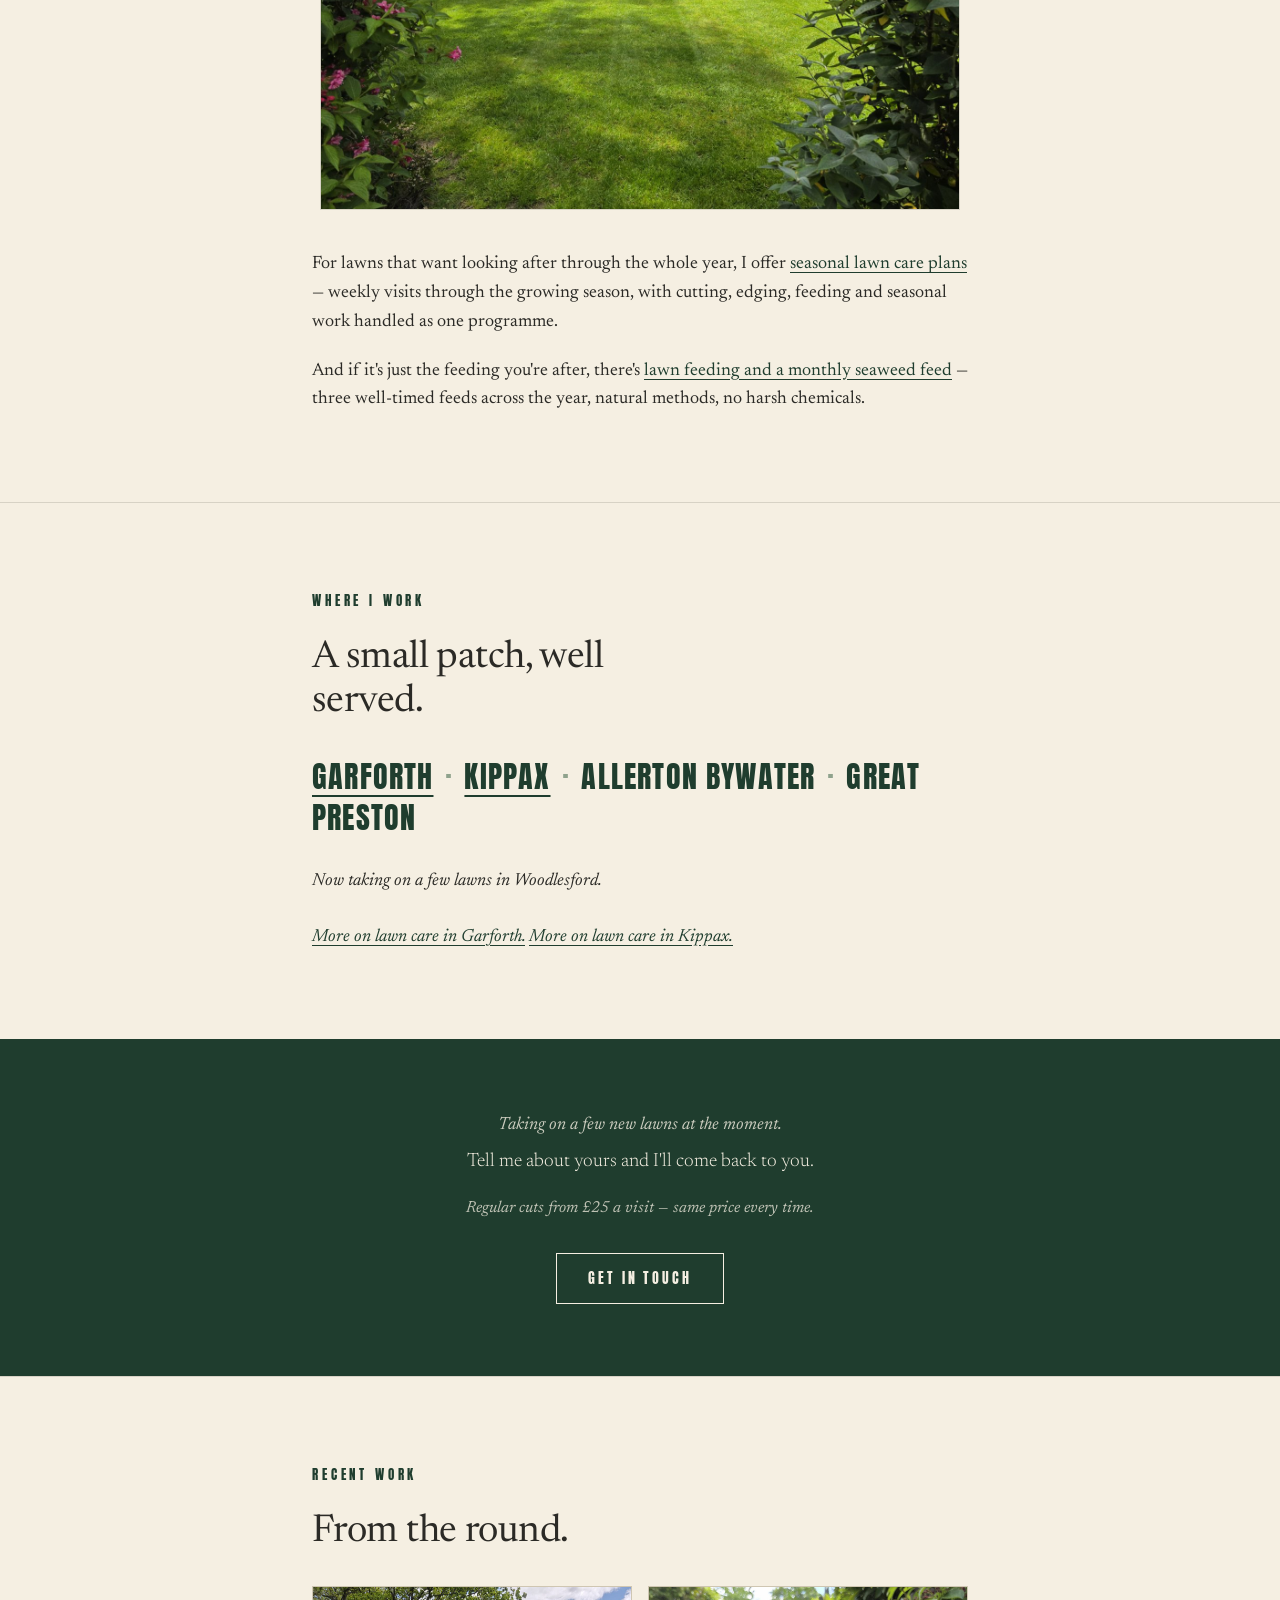
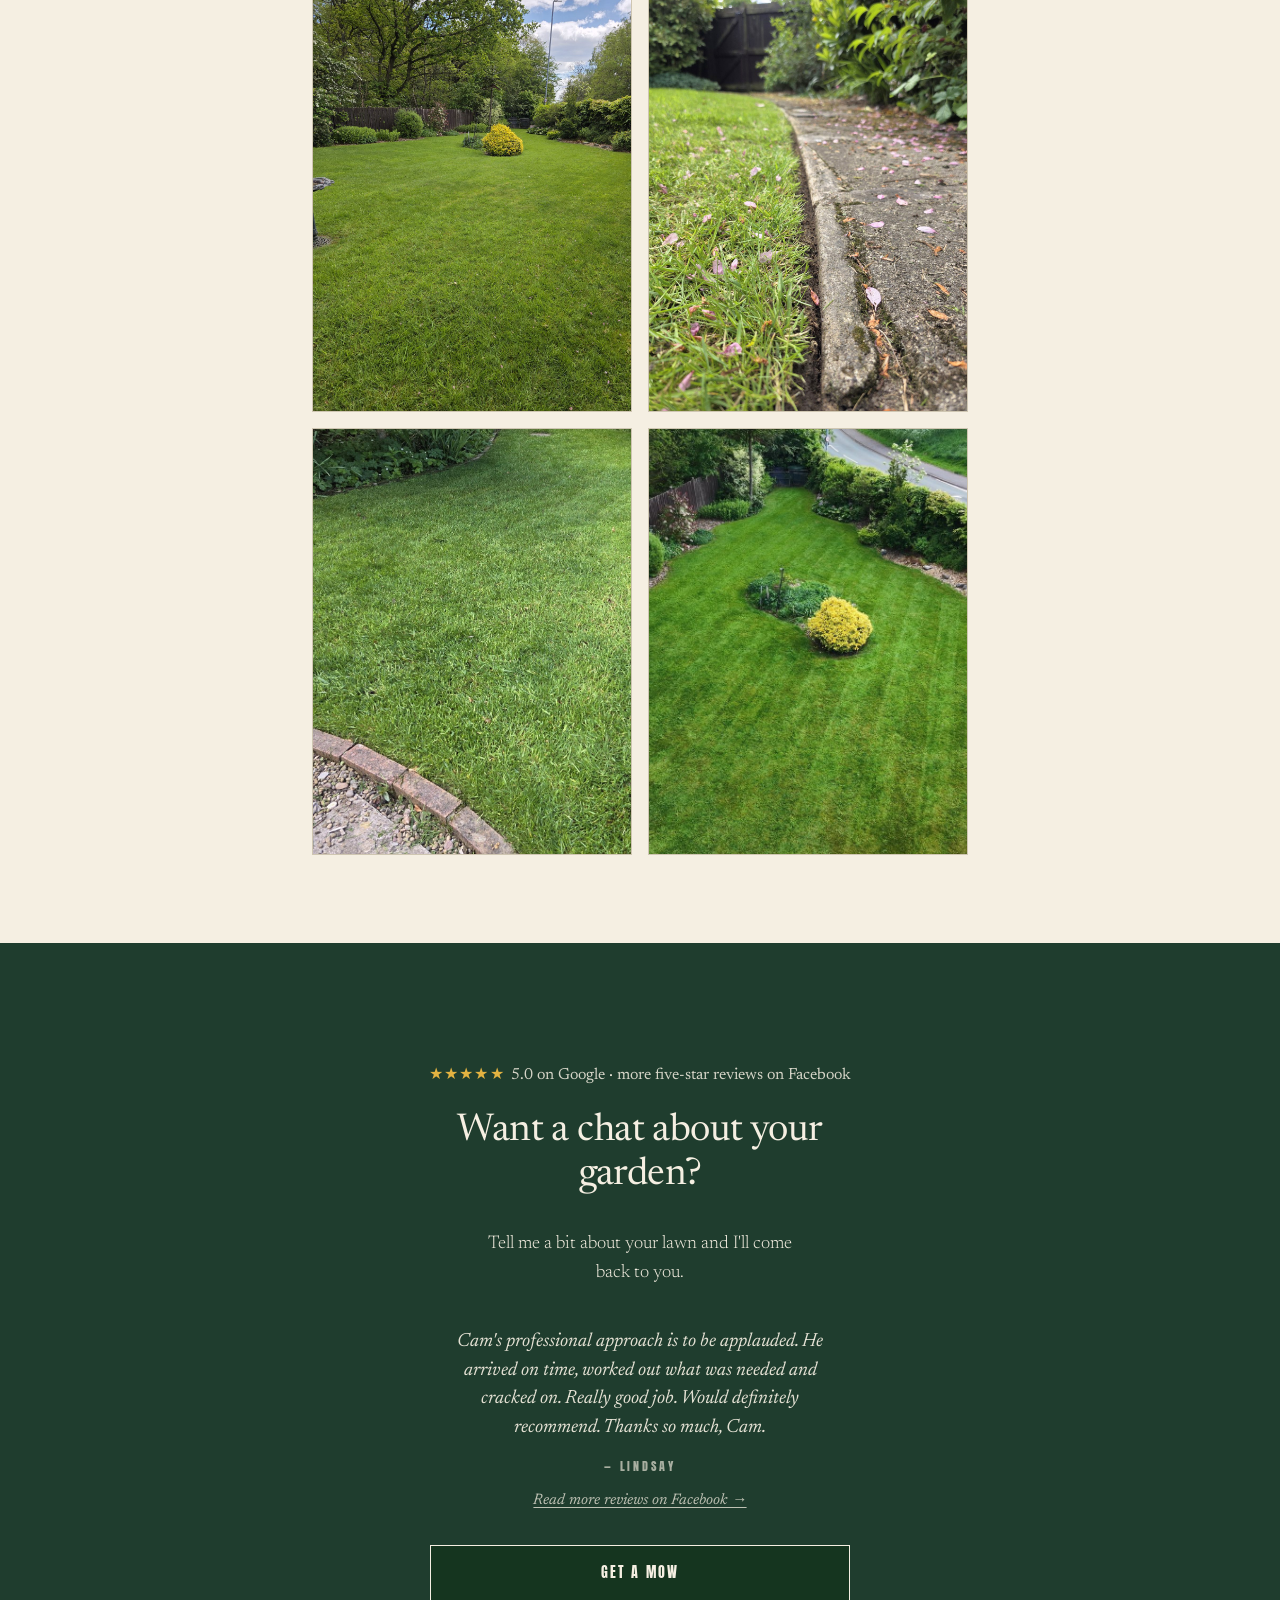
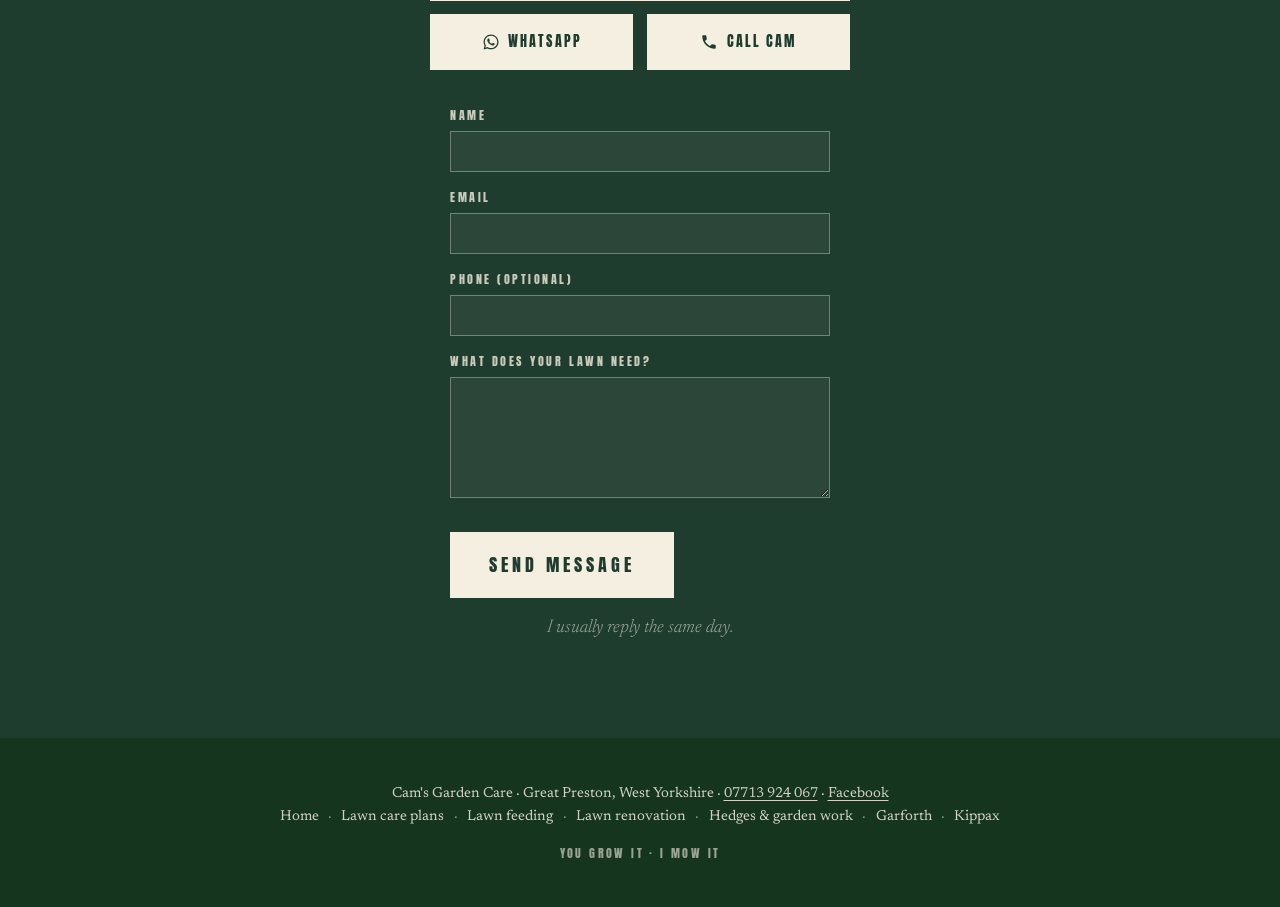
==== commit 6e64e4c8: "Add Lawn Renovation to hedges page nav, add homepage photo-quote CTA Both the hamburger dropdown and" ====
--- a/index.html
+++ b/index.html
@@ -92,6 +92,21 @@
 <link rel="preconnect" href="https://fonts.gstatic.com" crossorigin>
 <link href="https://fonts.googleapis.com/css2?family=Anton&family=Newsreader:ital,opsz,wght@0,6..72,300..700;1,6..72,300..700&display=swap" rel="stylesheet">
 <link rel="stylesheet" href="/styles.css">
+<style>
+  /* Inline WhatsApp CTA in the hedges & garden work block. Reuses the shared
+     primary button (.cb-get-a-mow) but lives inside .container, so two things
+     need restoring for that reused button — no new button styling is
+     introduced here (shape, fill, padding and font all come from the class):
+       1. Left-align with the body copy (the component centres by default).
+       2. The button's own cream text — .container's link-colour rule is more
+          specific than the component's and would otherwise darken it to
+          green-on-green. Its hover colours are restored to match. */
+  .container .work-block .contact-buttons { justify-content: flex-start; margin-left: 0; margin-right: 0; }
+  .container .cb-get-a-mow:link,
+  .container .cb-get-a-mow:visited { color: var(--cream); text-decoration: none; }
+  .container .cb-get-a-mow:hover,
+  .container .cb-get-a-mow:active { color: var(--green-darker); text-decoration: none; }
+</style>
 </head>
 <body>
 
@@ -175,6 +190,10 @@
         <li>General garden work and one-off jobs</li>
       </ul>
       <p>Send me a few photos and I'll get you a price back — every garden's different, but I don't need to see it in person to quote it.</p>
+      <!-- Inline WhatsApp CTA — shared .cb-whatsapp conversion hook; photo-quote pre-fill. -->
+      <div class="contact-buttons">
+        <a class="cb-btn cb-get-a-mow cb-whatsapp" href="https://wa.me/447713924067?text=Hi%20Cam%2C%20I%27d%20like%20a%20quote%20for%20some%20garden%20work.%20Here%20are%20some%20photos.%20I%27m%20in%20%5Bpostcode%5D" target="_blank" rel="noopener" aria-label="Send Cam photos on WhatsApp and get a price for garden work"><span>Send photos, get a price</span></a>
+      </div>
     </div>
     <figure class="work-photo">
       <img src="images/pat-after-weigela.jpg" alt="A mowed lawn at Pat's, with the weigela in bloom and an island bed of yellow shrub" loading="lazy" width="1400" height="1050">
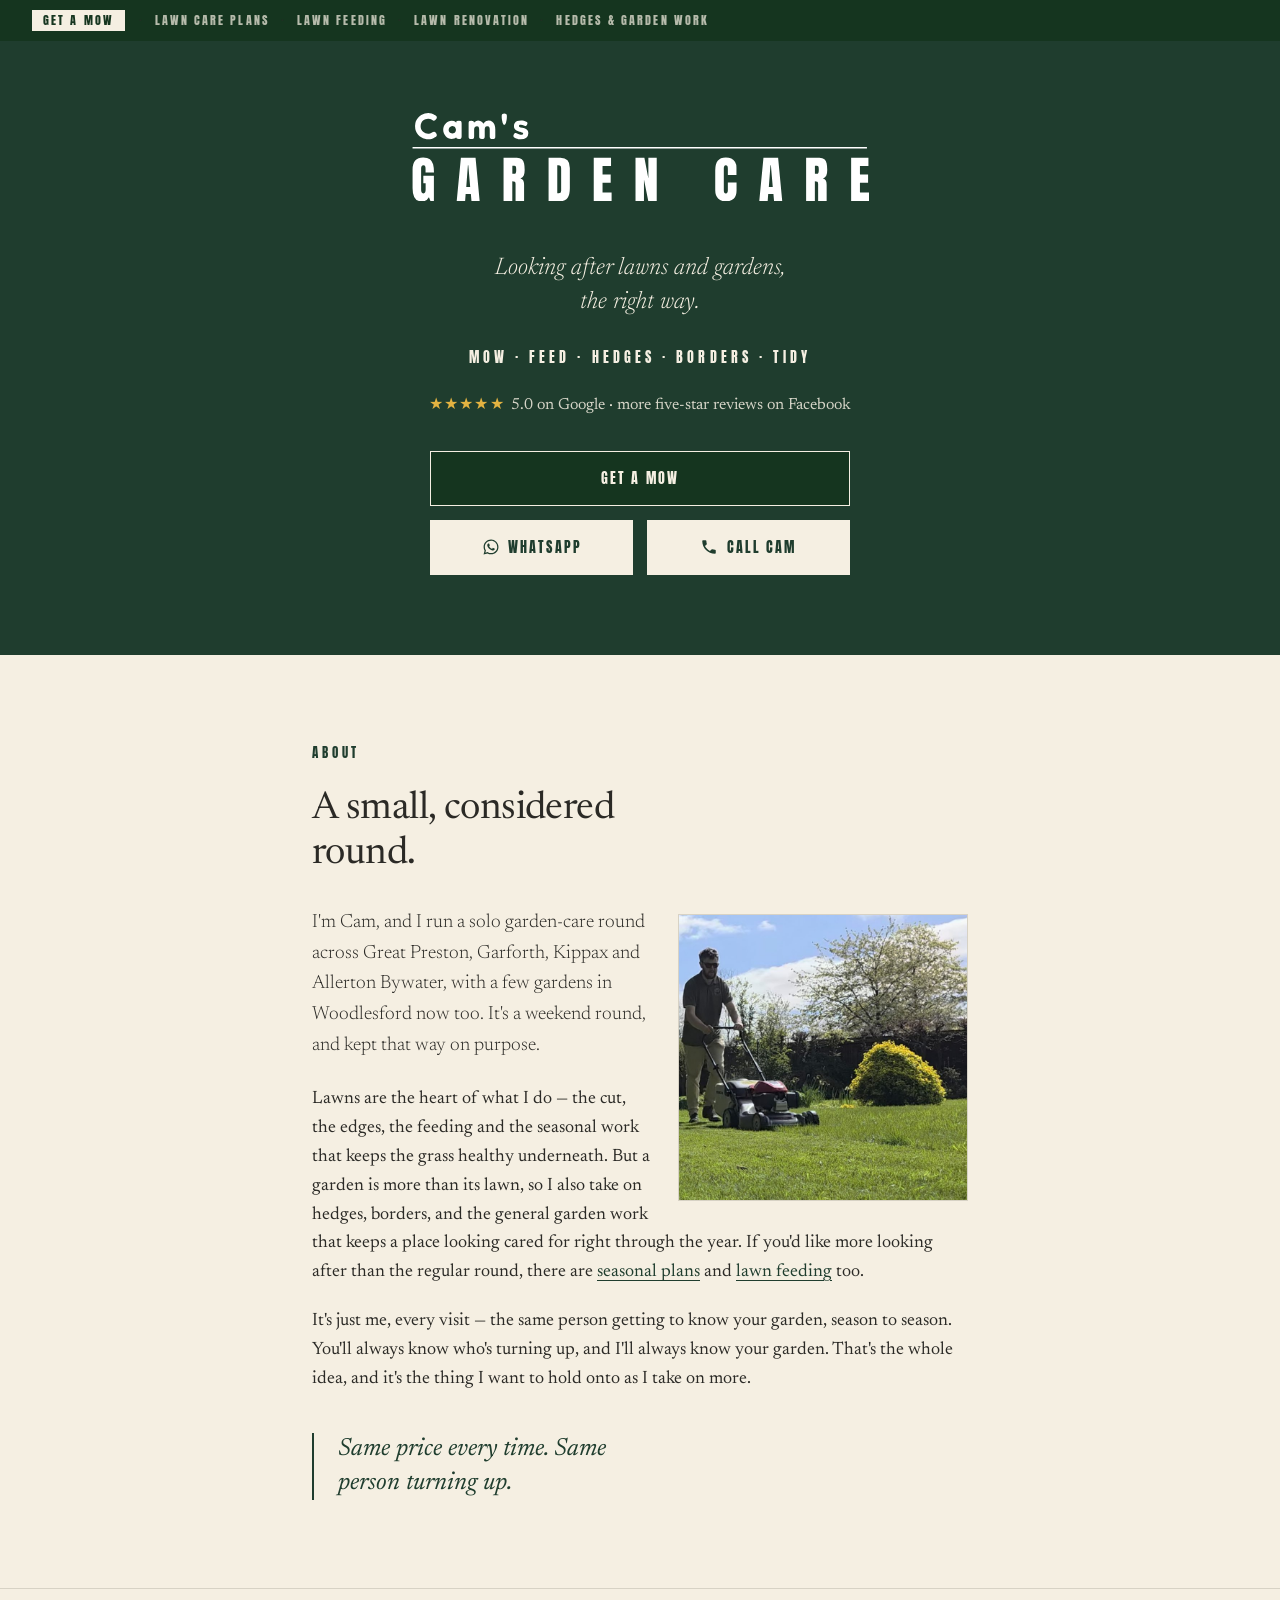
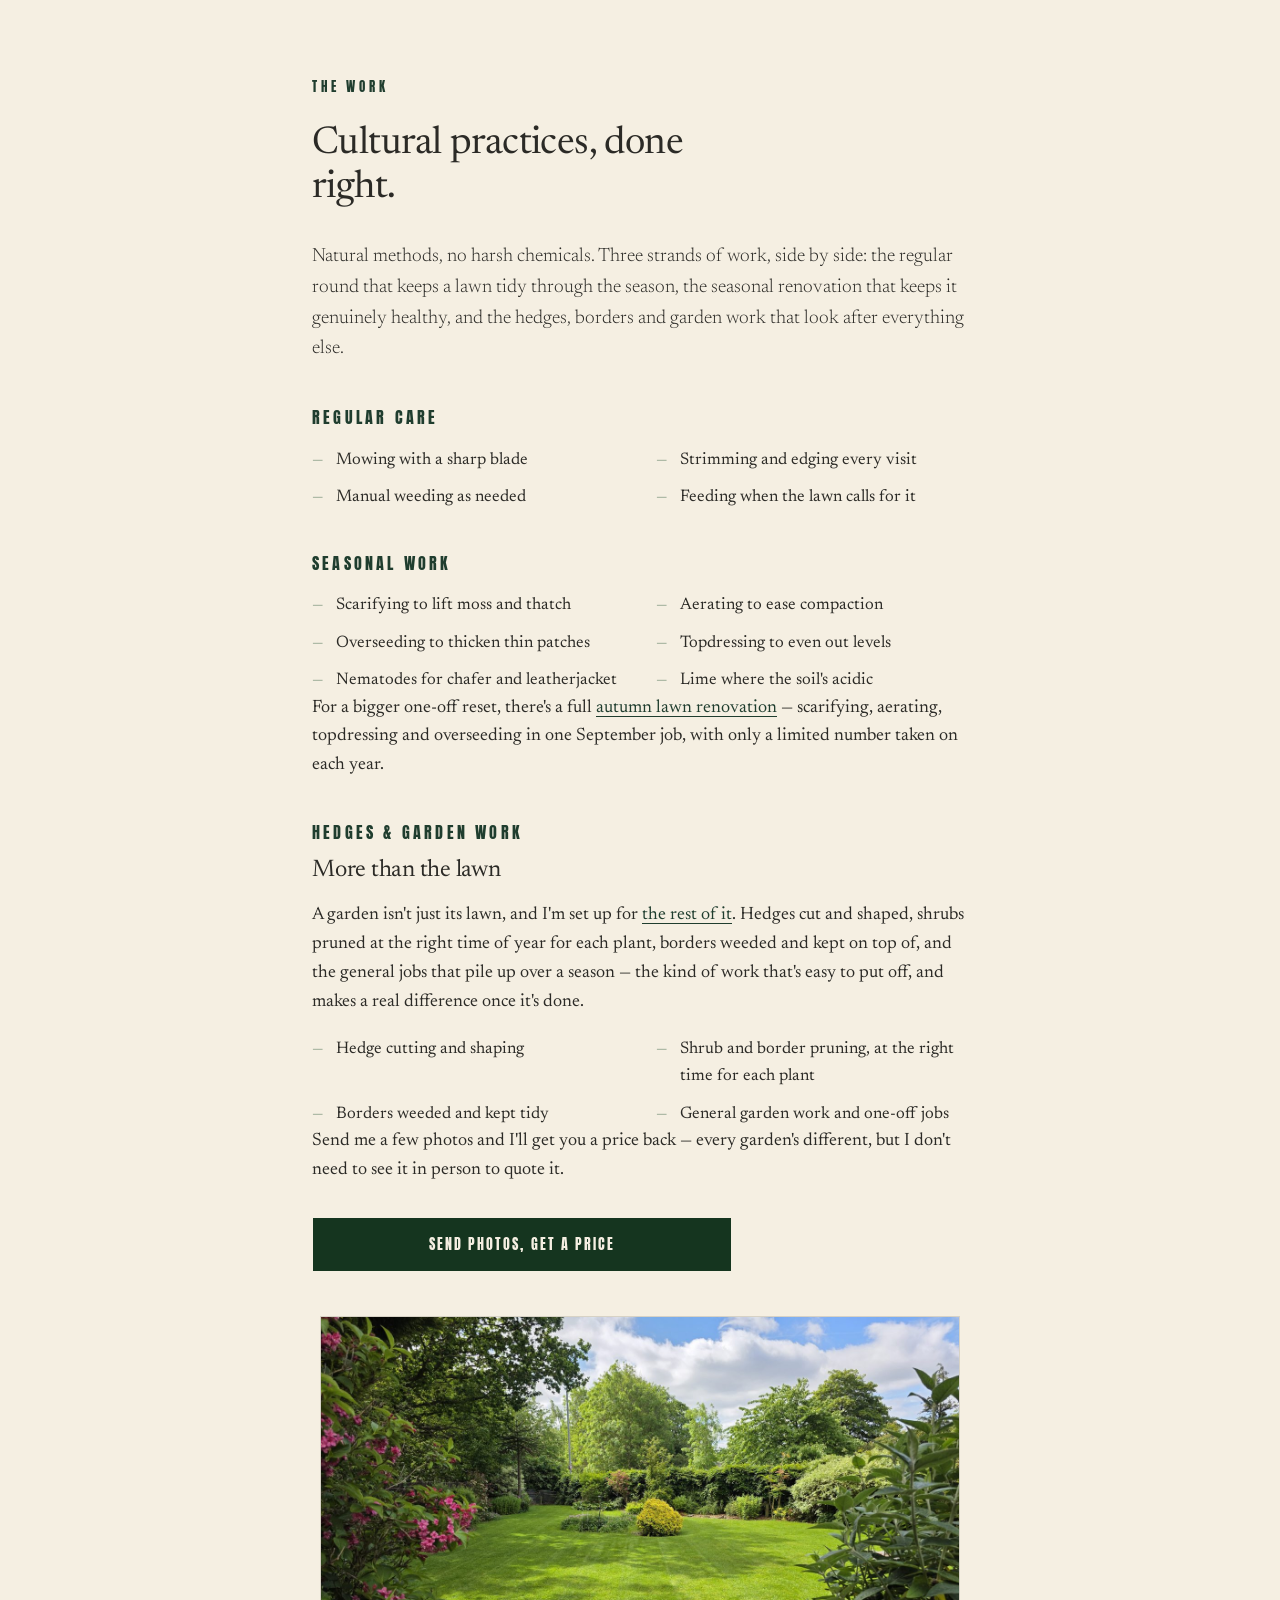
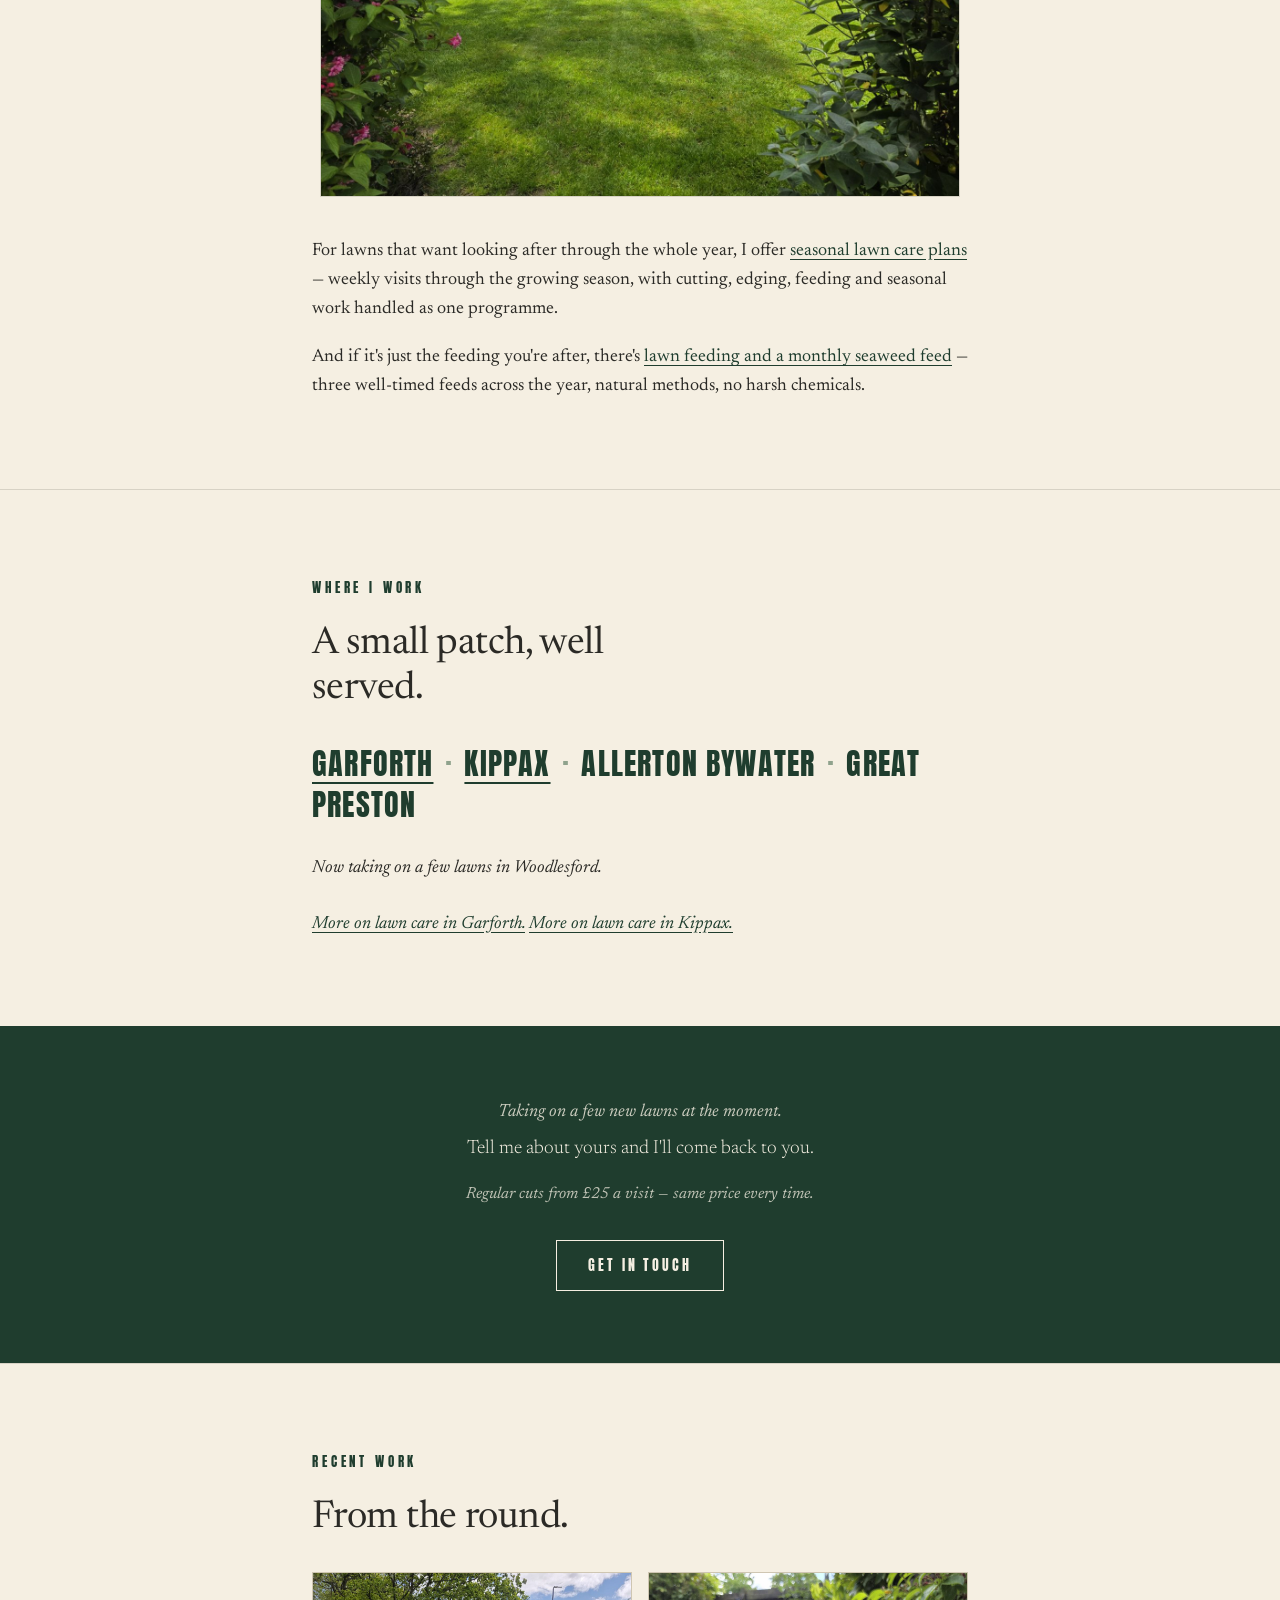
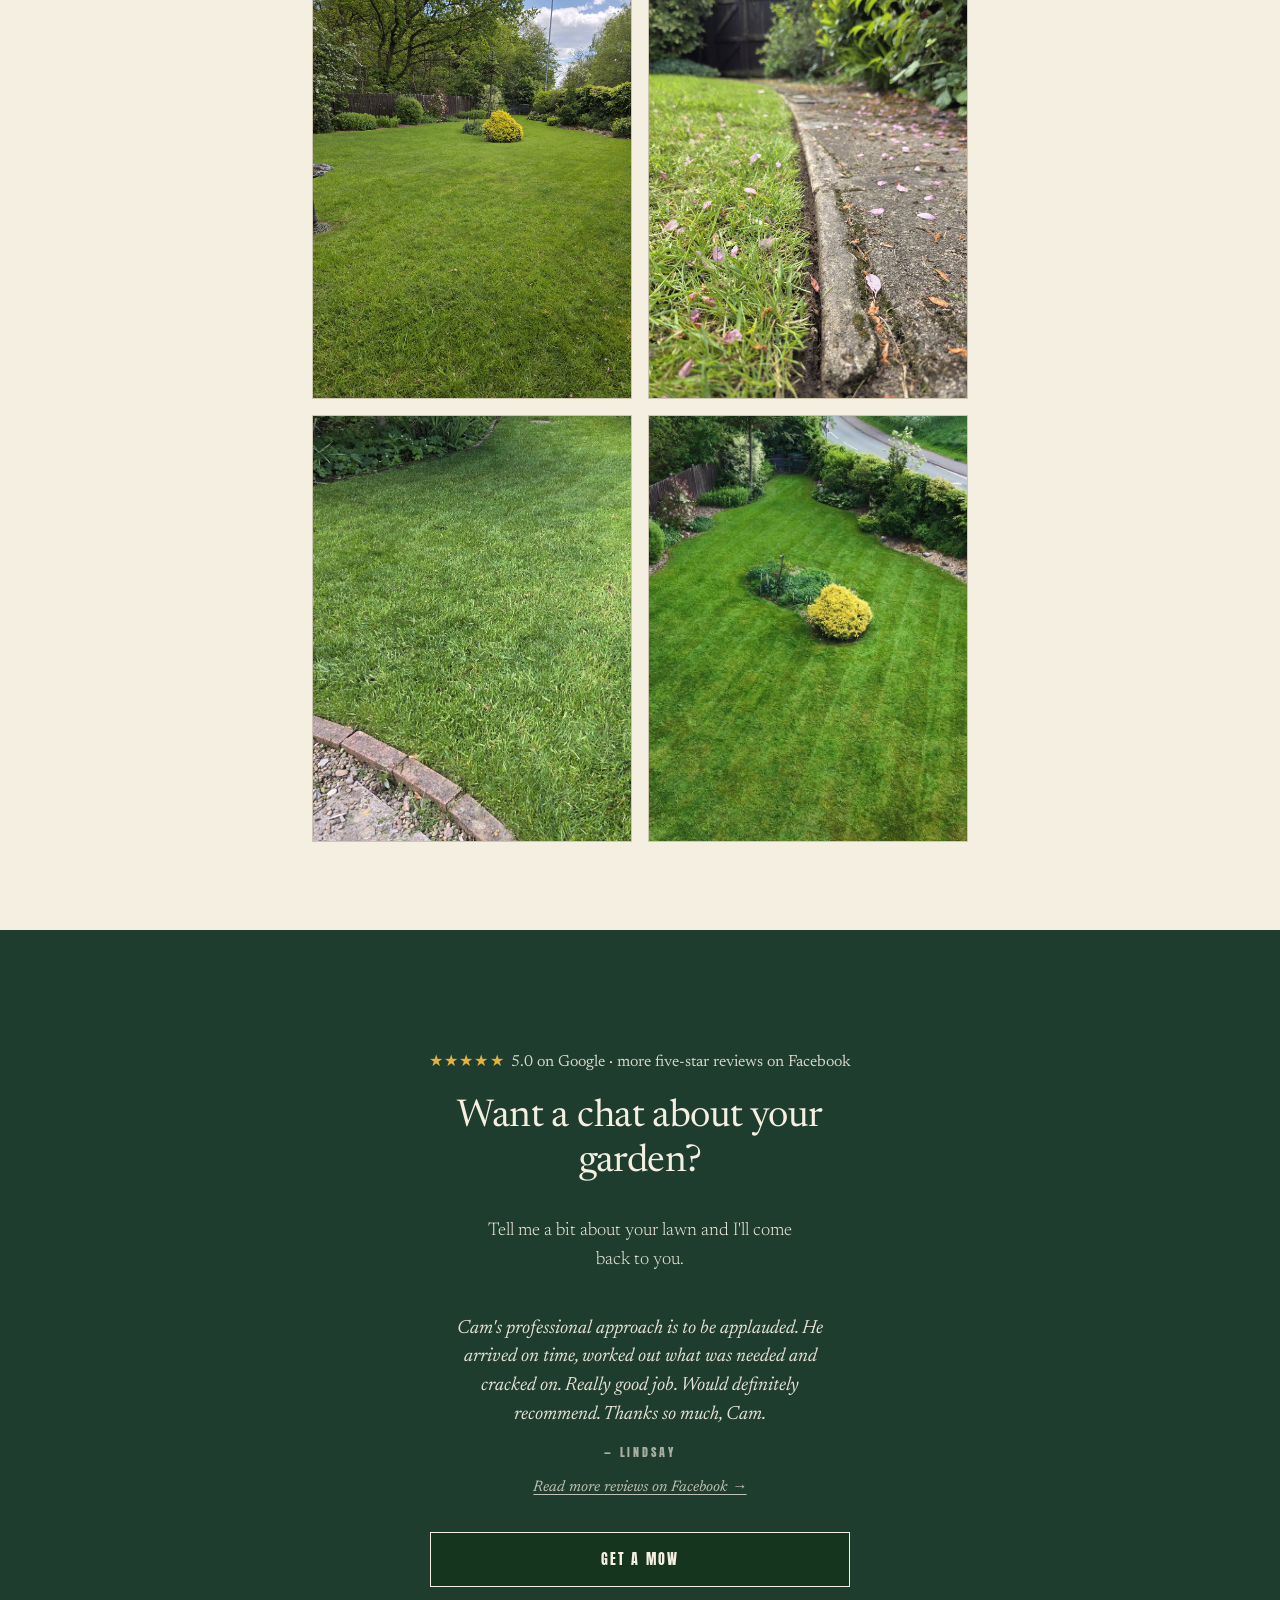
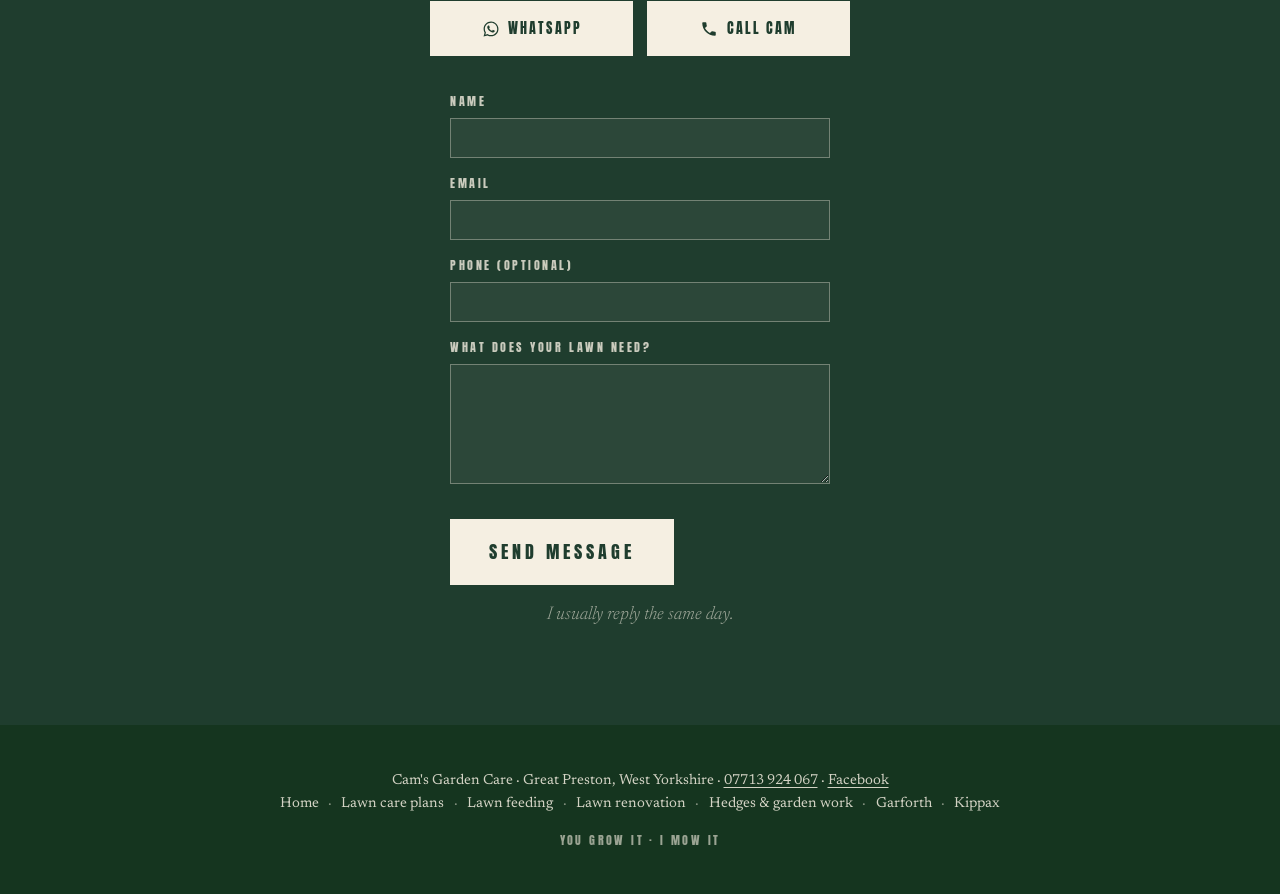
==== commit 9e548314: "Replace hero logo with true-vector white logo Swap the raster images/logo.png (white text baked onto" ====
--- a/index.html
+++ b/index.html
@@ -129,7 +129,7 @@
 
 <header class="hero">
   <a class="logo-link reveal reveal-1" href="/" aria-label="Cam's Garden Care home">
-    <img class="logo-img" src="images/logo.png" alt="Cam's Garden Care" width="630" height="147">
+    <img class="logo-img" src="images/cams-logo-white.svg" alt="Cam's Garden Care" width="720" height="138">
   </a>
   <p class="hero-tagline reveal reveal-2">Looking after lawns and gardens, the right way.</p>
   <p class="hero-sub reveal reveal-3">Mow · Feed · Hedges · Borders · Tidy</p>
--- a/styles.css
+++ b/styles.css
@@ -29,8 +29,8 @@
   text-align: center;
   position: relative;
 }
-.logo-link { display: block; width: 480px; max-width: 80%; margin: 0 auto; cursor: pointer; }
-.logo-img { display: block; width: 100%; height: auto; margin: 0; }
+.logo-link { display: inline-block; cursor: pointer; }
+.logo-img { display: block; height: 88px; width: auto; margin: 0 auto; }
 .hero-tagline {
   font-family: 'Newsreader', serif;
   font-style: italic;
@@ -458,6 +458,7 @@
      leads, the two-column lists — scales up proportionally on phones. */
   html { font-size: 112.5%; }
   .hero { padding: 2.25rem 1.5rem 2.75rem; }
+  .logo-img { height: 56px; }
   .hero-tagline { font-size: 1.25rem; margin-top: 1.5rem; }
   .hero-cta { margin-top: 1.25rem; }
   section { padding: 4rem 0; }
